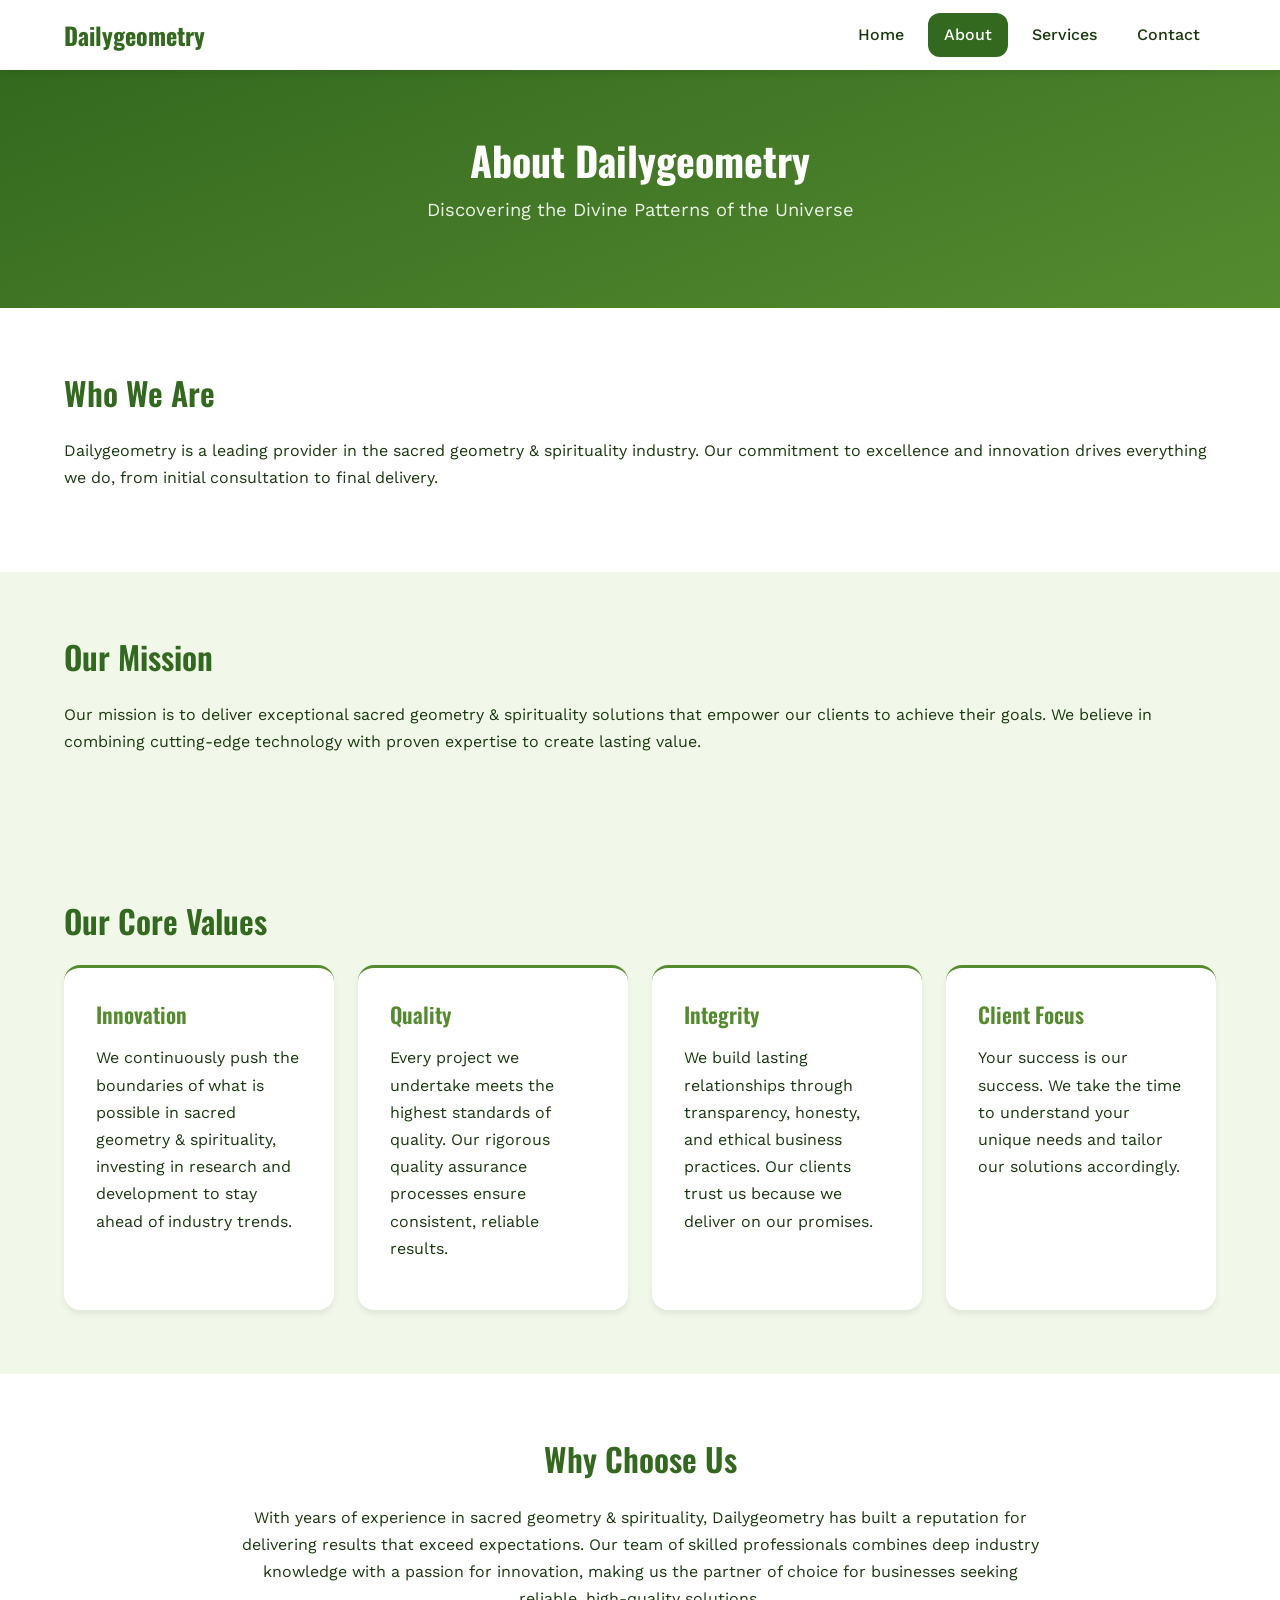
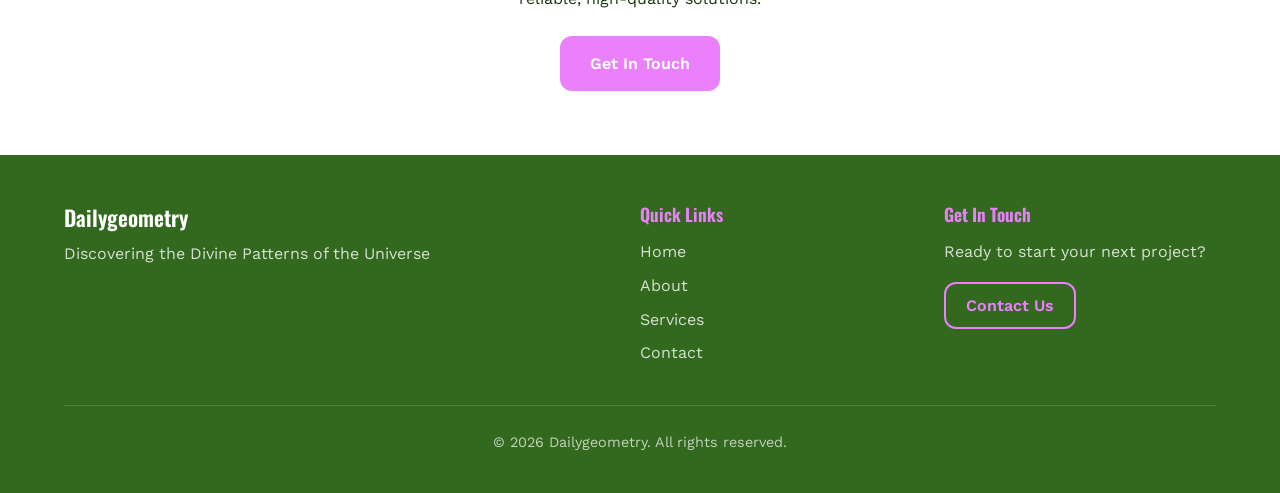
==== about.html @ 68f936dc "Initial commit: migrated from WebsitesMaster repository Co-Authored-By: Claude Sonnet 4.5 <noreply@a" ====
<!DOCTYPE html>
<html lang="en">
<head>
    <meta charset="UTF-8">
    <meta name="viewport" content="width=device-width, initial-scale=1.0">
    <meta name="description" content="Dailygeometry - Discovering the Divine Patterns of the Universe. Professional services and solutions for sacred geometry &amp; spirituality. Contact us today for...">
    <meta name="keywords" content="sacred geometry &amp; spirituality, dailygeometry, sacred, geometry, spirituality, professional services, quality, innovation">
    <meta property="og:title" content="Dailygeometry | Discovering the Divine Patterns of the Universe">
    <meta property="og:description" content="Dailygeometry - Discovering the Divine Patterns of the Universe. Professional services and solutions for sacred geometry &amp; spirituality. Contact us today for...">
    <meta property="og:type" content="website">
    <title>About Dailygeometry</title>
    <link rel="preconnect" href="https://fonts.googleapis.com">
    <link rel="preconnect" href="https://fonts.gstatic.com" crossorigin>
    <link href="https://fonts.googleapis.com/css2?family=Oswald:wght@300;400;500;600;700&family=Work+Sans:wght@300;400;500;600;700&display=swap" rel="stylesheet">
    <link rel="stylesheet" href="css/style.css">
</head>
<body>
    <header class="site-header">
        <nav class="navbar">
            <div class="nav-container">
                <a href="index.html" class="nav-logo">Dailygeometry</a>
                <button class="nav-toggle" aria-label="Toggle navigation" aria-expanded="false">
                    <span class="hamburger"></span>
                </button>
                <ul class="nav-menu">
            <li><a href="index.html">Home</a></li>
            <li><a href="about.html" class="active">About</a></li>
            <li><a href="services.html">Services</a></li>
            <li><a href="contact.html">Contact</a></li>
                </ul>
            </div>
        </nav>
    </header>

    <main>
        <section class="page-hero">
            <div class="container">
                <h1>About Dailygeometry</h1>
                <p class="page-hero-subtitle">Discovering the Divine Patterns of the Universe</p>
            </div>
        </section>

        <section class="about-intro">
            <div class="container">
                <h2>Who We Are</h2>
                <p>Dailygeometry is a leading provider in the sacred geometry &amp; spirituality industry. Our commitment to excellence and innovation drives everything we do, from initial consultation to final delivery.</p>
            </div>
        </section>

        <section class="about-mission">
            <div class="container">
                <h2>Our Mission</h2>
                <p>Our mission is to deliver exceptional sacred geometry &amp; spirituality solutions that empower our clients to achieve their goals. We believe in combining cutting-edge technology with proven expertise to create lasting value.</p>
            </div>
        </section>

        <section class="about-values">
            <div class="container">
                <h2>Our Core Values</h2>
                <div class="values-grid">
                <div class="value-card">
                    <h3>Innovation</h3>
                    <p>We continuously push the boundaries of what is possible in sacred geometry &amp; spirituality, investing in research and development to stay ahead of industry trends.</p>
                </div>
                <div class="value-card">
                    <h3>Quality</h3>
                    <p>Every project we undertake meets the highest standards of quality. Our rigorous quality assurance processes ensure consistent, reliable results.</p>
                </div>
                <div class="value-card">
                    <h3>Integrity</h3>
                    <p>We build lasting relationships through transparency, honesty, and ethical business practices. Our clients trust us because we deliver on our promises.</p>
                </div>
                <div class="value-card">
                    <h3>Client Focus</h3>
                    <p>Your success is our success. We take the time to understand your unique needs and tailor our solutions accordingly.</p>
                </div>
                </div>
            </div>
        </section>

        <section class="about-why">
            <div class="container">
                <h2>Why Choose Us</h2>
                <p>With years of experience in sacred geometry &amp; spirituality, Dailygeometry has built a reputation for delivering results that exceed expectations. Our team of skilled professionals combines deep industry knowledge with a passion for innovation, making us the partner of choice for businesses seeking reliable, high-quality solutions.</p>
                <a href="contact.html" class="btn btn-primary">Get In Touch</a>
            </div>
        </section>
    </main>

    <footer class="site-footer">
        <div class="footer-container">
            <div class="footer-content">
                <div class="footer-brand">
                    <h3>Dailygeometry</h3>
                    <p>Discovering the Divine Patterns of the Universe</p>
                </div>
                <div class="footer-links">
                    <h4>Quick Links</h4>
                    <ul>
                        <li><a href="index.html">Home</a></li>
                        <li><a href="about.html">About</a></li>
                        <li><a href="services.html">Services</a></li>
                        <li><a href="contact.html">Contact</a></li>
                    </ul>
                </div>
                <div class="footer-contact">
                    <h4>Get In Touch</h4>
                    <p>Ready to start your next project?</p>
                    <a href="contact.html" class="footer-cta">Contact Us</a>
                </div>
            </div>
            <div class="footer-bottom">
                <p>&copy; 2026 Dailygeometry. All rights reserved.</p>
            </div>
        </div>
    </footer>
    <script src="js/main.js"></script>
</body>
</html>
---- css/style.css ----
/* ============================================
   Site-specific styles
   Generated for: dailygeometry.com
   ============================================ */

/* CSS Custom Properties */
:root {
    --primary: #33691E;
    --secondary: #558B2F;
    --accent: #EA80FC;
    --background: #F1F8E9;
    --text: #1A3810;
    --font-heading: 'Oswald', sans-serif;
    --font-body: 'Work Sans', sans-serif;
    --radius: 12px;
    --card-radius: 16px;
    --shadow: 0 4px 6px rgba(0, 0, 0, 0.07);
    --shadow-lg: 0 10px 25px rgba(0, 0, 0, 0.1);
    --transition: all 0.3s ease;
    --max-width: 1200px;
}

/* Reset & Base */
*, *::before, *::after {
    margin: 0;
    padding: 0;
    box-sizing: border-box;
}

html {
    scroll-behavior: smooth;
    font-size: 16px;
}

body {
    font-family: var(--font-body);
    color: var(--text);
    background-color: var(--background);
    line-height: 1.7;
    -webkit-font-smoothing: antialiased;
}

h1, h2, h3, h4, h5, h6 {
    font-family: var(--font-heading);
    line-height: 1.3;
    margin-bottom: 0.75em;
    color: var(--primary);
}

h1 { font-size: 2.5rem; font-weight: 700; }
h2 { font-size: 2rem; font-weight: 600; }
h3 { font-size: 1.35rem; font-weight: 600; }
h4 { font-size: 1.1rem; font-weight: 600; }

p {
    margin-bottom: 1em;
    line-height: 1.7;
}

a {
    color: var(--primary);
    text-decoration: none;
    transition: var(--transition);
}

a:hover {
    color: var(--accent);
}

img {
    max-width: 100%;
    height: auto;
}

.container {
    max-width: var(--max-width);
    margin: 0 auto;
    padding: 0 1.5rem;
}

/* ============================================
   Navigation
   ============================================ */
.site-header {
    position: sticky;
    top: 0;
    z-index: 1000;
    background: #fff;
    box-shadow: var(--shadow);
}

.navbar {
    padding: 0;
}

.nav-container {
    max-width: var(--max-width);
    margin: 0 auto;
    padding: 0 1.5rem;
    display: flex;
    justify-content: space-between;
    align-items: center;
    height: 70px;
}

.nav-logo {
    font-family: var(--font-heading);
    font-size: 1.5rem;
    font-weight: 700;
    color: var(--primary);
    text-decoration: none;
}

.nav-logo:hover {
    color: var(--accent);
}

.nav-menu {
    display: flex;
    list-style: none;
    gap: 0.5rem;
}

.nav-menu li a {
    display: block;
    padding: 0.5rem 1rem;
    color: var(--text);
    font-weight: 500;
    border-radius: var(--radius);
    transition: var(--transition);
    text-decoration: none;
}

.nav-menu li a:hover,
.nav-menu li a.active {
    color: #fff;
    background-color: var(--primary);
}

.nav-toggle {
    display: none;
    background: none;
    border: none;
    cursor: pointer;
    padding: 0.5rem;
    z-index: 1001;
}

.hamburger {
    display: block;
    width: 24px;
    height: 2px;
    background-color: var(--text);
    position: relative;
    transition: var(--transition);
}

.hamburger::before,
.hamburger::after {
    content: '';
    position: absolute;
    width: 24px;
    height: 2px;
    background-color: var(--text);
    transition: var(--transition);
}

.hamburger::before {
    top: -7px;
}

.hamburger::after {
    top: 7px;
}

/* ============================================
   Hero Section
   ============================================ */
.hero {
    padding: 6rem 1.5rem;
    text-align: center;
    background: linear-gradient(135deg, #33691E 0%, #558B2F 50%, #EA80FC 100%);
    color: #fff;
    position: relative;
}

.hero-b2c {
    padding: 7rem 1.5rem;
}

.hero-content {
    max-width: 800px;
    margin: 0 auto;
}

.hero h1 {
    font-size: 2.75rem;
    margin-bottom: 1rem;
    color: #fff;
}

.hero-subtitle {
    font-size: 1.2rem;
    margin-bottom: 2rem;
    opacity: 0.95;
    line-height: 1.6;
}

.hero-actions {
    display: flex;
    gap: 1rem;
    justify-content: center;
    flex-wrap: wrap;
}

/* Page Hero (inner pages) */
.page-hero {
    padding: 4rem 1.5rem;
    text-align: center;
    background: linear-gradient(160deg, #33691E 0%, #558B2F 100%);
    color: #fff;
}

.page-hero h1 {
    color: #fff;
    margin-bottom: 0.5rem;
}

.page-hero-subtitle {
    font-size: 1.15rem;
    opacity: 0.9;
}

/* ============================================
   Buttons
   ============================================ */
.btn {
    display: inline-block;
    padding: 0.75rem 1.75rem;
    border-radius: var(--radius);
    font-family: var(--font-body);
    font-weight: 600;
    font-size: 1rem;
    text-decoration: none;
    cursor: pointer;
    transition: var(--transition);
    border: 2px solid transparent;
    text-align: center;
}

.btn-primary {
    background-color: var(--accent);
    color: #fff;
    border-color: var(--accent);
}

.btn-primary:hover {
    background-color: transparent;
    color: var(--accent);
    border-color: var(--accent);
}

.btn-secondary {
    background-color: transparent;
    color: #fff;
    border-color: #fff;
}

.btn-secondary:hover {
    background-color: #fff;
    color: var(--primary);
}

.btn-large {
    padding: 1rem 2.25rem;
    font-size: 1.05rem;
}

/* ============================================
   Sections
   ============================================ */
.intro-section,
.services-overview,
.cta-section,
.about-intro,
.about-mission,
.about-values,
.about-why,
.services-detail-section,
.process-section,
.contact-section {
    padding: 4rem 0;
}

.intro-section {
    background: #fff;
}

.services-overview {
    background: var(--background);
}

.cta-section {
    background: var(--primary);
    color: #fff;
    text-align: center;
}

.cta-section h2 {
    color: #fff;
}

.cta-section p {
    max-width: 600px;
    margin: 0 auto 1.5rem;
    opacity: 0.9;
}

.section-subtitle,
.section-intro {
    font-size: 1.1rem;
    color: var(--text);
    opacity: 0.85;
    max-width: 700px;
    margin: 0 auto 2rem;
    text-align: center;
}

.intro-text {
    font-size: 1.1rem;
    max-width: 800px;
    margin: 0 auto;
    text-align: center;
}

/* ============================================
   Services Grid / Cards
   ============================================ */
.services-grid {
    display: grid;
    grid-template-columns: repeat(auto-fit, minmax(260px, 1fr));
    gap: 1.5rem;
    margin-top: 1rem;
}

.service-card {
    background: #fff;
    padding: 2rem;
    border-radius: var(--card-radius);
    box-shadow: var(--shadow);
    transition: var(--transition);
    border-top: 4px solid var(--accent);
}

.service-card:hover {
    transform: translateY(-4px);
    box-shadow: var(--shadow-lg);
}

.service-card h3 {
    color: var(--primary);
    margin-bottom: 0.75rem;
}

.card-link {
    display: inline-block;
    margin-top: 1rem;
    color: var(--accent);
    font-weight: 600;
}

.card-link:hover {
    color: var(--primary);
}

/* Services Detail (services.html) */
.services-list {
    display: grid;
    gap: 2rem;
    margin-top: 1.5rem;
}

.service-detail {
    background: #fff;
    padding: 2rem;
    border-radius: var(--card-radius);
    box-shadow: var(--shadow);
    border-left: 4px solid var(--accent);
}

.service-detail h3 {
    color: var(--primary);
}

/* Process Steps */
.process-steps {
    display: grid;
    grid-template-columns: repeat(auto-fit, minmax(220px, 1fr));
    gap: 1.5rem;
    margin-top: 1.5rem;
}

.process-step {
    text-align: center;
    padding: 2rem 1.5rem;
    background: #fff;
    border-radius: var(--card-radius);
    box-shadow: var(--shadow);
}

.step-number {
    width: 48px;
    height: 48px;
    border-radius: 50%;
    background: var(--primary);
    color: #fff;
    display: flex;
    align-items: center;
    justify-content: center;
    font-family: var(--font-heading);
    font-weight: 700;
    font-size: 1.25rem;
    margin: 0 auto 1rem;
}

/* ============================================
   Values Grid (about.html)
   ============================================ */
.values-grid {
    display: grid;
    grid-template-columns: repeat(auto-fit, minmax(250px, 1fr));
    gap: 1.5rem;
    margin-top: 1rem;
}

.value-card {
    background: #fff;
    padding: 2rem;
    border-radius: var(--card-radius);
    box-shadow: var(--shadow);
    border-top: 3px solid var(--secondary);
}

.value-card h3 {
    color: var(--secondary);
}

/* About sections */
.about-intro,
.about-why {
    background: #fff;
}

.about-mission {
    background: var(--background);
}

.about-values {
    background: var(--background);
}

.about-why {
    text-align: center;
}

.about-why p {
    max-width: 800px;
    margin: 0 auto 1.5rem;
}

/* ============================================
   Contact Section
   ============================================ */
.contact-grid {
    display: grid;
    grid-template-columns: 1fr 1fr;
    gap: 3rem;
    align-items: start;
}

.contact-info h2 {
    margin-bottom: 1rem;
}

.contact-details {
    margin-top: 2rem;
}

.contact-item {
    margin-bottom: 1.5rem;
}

.contact-item h4 {
    color: var(--secondary);
    margin-bottom: 0.25rem;
}

.contact-form-wrapper {
    background: #fff;
    padding: 2.5rem;
    border-radius: var(--card-radius);
    box-shadow: var(--shadow-lg);
}

.contact-form-wrapper h2 {
    margin-bottom: 1.5rem;
}

.form-group {
    margin-bottom: 1.25rem;
}

.form-group label {
    display: block;
    margin-bottom: 0.4rem;
    font-weight: 600;
    color: var(--text);
    font-size: 0.95rem;
}

.required {
    color: #e74c3c;
}

.form-group input[type="text"],
.form-group input[type="email"],
.form-group input[type="tel"],
.form-group textarea {
    width: 100%;
    padding: 0.75rem 1rem;
    border: 2px solid #e0e0e0;
    border-radius: var(--radius);
    font-family: var(--font-body);
    font-size: 1rem;
    color: var(--text);
    transition: var(--transition);
    background: var(--background);
}

.form-group input:focus,
.form-group textarea:focus {
    outline: none;
    border-color: var(--primary);
    box-shadow: 0 0 0 3px rgba(0, 0, 0, 0.05);
}

.form-group input[type="file"] {
    font-family: var(--font-body);
    font-size: 0.95rem;
    padding: 0.5rem 0;
}

.btn-submit {
    width: 100%;
    border: 2px solid var(--accent);
}

/* ============================================
   Footer
   ============================================ */
.site-footer {
    background: var(--primary);
    color: #fff;
    padding: 3rem 0 0;
}

.footer-container {
    max-width: var(--max-width);
    margin: 0 auto;
    padding: 0 1.5rem;
}

.footer-content {
    display: grid;
    grid-template-columns: 2fr 1fr 1fr;
    gap: 2rem;
    padding-bottom: 2rem;
    border-bottom: 1px solid rgba(255, 255, 255, 0.15);
}

.footer-brand h3 {
    color: #fff;
    margin-bottom: 0.5rem;
}

.footer-brand p {
    opacity: 0.8;
}

.footer-links h4,
.footer-contact h4 {
    color: var(--accent);
    margin-bottom: 0.75rem;
}

.footer-links ul {
    list-style: none;
}

.footer-links ul li {
    margin-bottom: 0.4rem;
}

.footer-links ul li a {
    color: rgba(255, 255, 255, 0.8);
    text-decoration: none;
    transition: var(--transition);
}

.footer-links ul li a:hover {
    color: var(--accent);
}

.footer-contact p {
    opacity: 0.8;
    margin-bottom: 1rem;
}

.footer-cta {
    display: inline-block;
    padding: 0.5rem 1.25rem;
    border: 2px solid var(--accent);
    color: var(--accent);
    border-radius: var(--radius);
    font-weight: 600;
    transition: var(--transition);
    text-decoration: none;
}

.footer-cta:hover {
    background: var(--accent);
    color: #fff;
}

.footer-bottom {
    text-align: center;
    padding: 1.5rem 0;
    font-size: 0.9rem;
    opacity: 0.7;
}

/* ============================================
   Responsive Design
   ============================================ */
@media (max-width: 768px) {
    h1 { font-size: 2rem; }
    h2 { font-size: 1.5rem; }

    .nav-toggle {
        display: block;
    }

    .nav-menu {
        position: fixed;
        top: 0;
        right: -100%;
        width: 280px;
        height: 100vh;
        background: #fff;
        flex-direction: column;
        padding: 5rem 2rem 2rem;
        box-shadow: -5px 0 15px rgba(0, 0, 0, 0.1);
        transition: right 0.3s ease;
        z-index: 1000;
    }

    .nav-menu.active {
        right: 0;
    }

    .nav-menu li a {
        padding: 0.75rem 1rem;
        font-size: 1.1rem;
    }

    .hero {
        padding: 4rem 1.5rem;
    }

    .hero h1 {
        font-size: 2rem;
    }

    .hero-subtitle {
        font-size: 1rem;
    }

    .hero-actions {
        flex-direction: column;
        align-items: center;
    }

    .contact-grid {
        grid-template-columns: 1fr;
    }

    .footer-content {
        grid-template-columns: 1fr;
        text-align: center;
    }

    .page-hero {
        padding: 3rem 1.5rem;
    }

    .services-grid {
        grid-template-columns: 1fr;
    }

    .process-steps {
        grid-template-columns: 1fr;
    }

    .values-grid {
        grid-template-columns: 1fr;
    }

    /* Hamburger animation when active */
    .nav-toggle.active .hamburger {
        background-color: transparent;
    }

    .nav-toggle.active .hamburger::before {
        transform: rotate(45deg);
        top: 0;
    }

    .nav-toggle.active .hamburger::after {
        transform: rotate(-45deg);
        top: 0;
    }
}

@media (max-width: 480px) {
    h1 { font-size: 1.75rem; }
    h2 { font-size: 1.35rem; }

    .hero {
        padding: 3rem 1rem;
    }

    .btn {
        padding: 0.65rem 1.25rem;
        font-size: 0.95rem;
    }

    .contact-form-wrapper {
        padding: 1.5rem;
    }
}
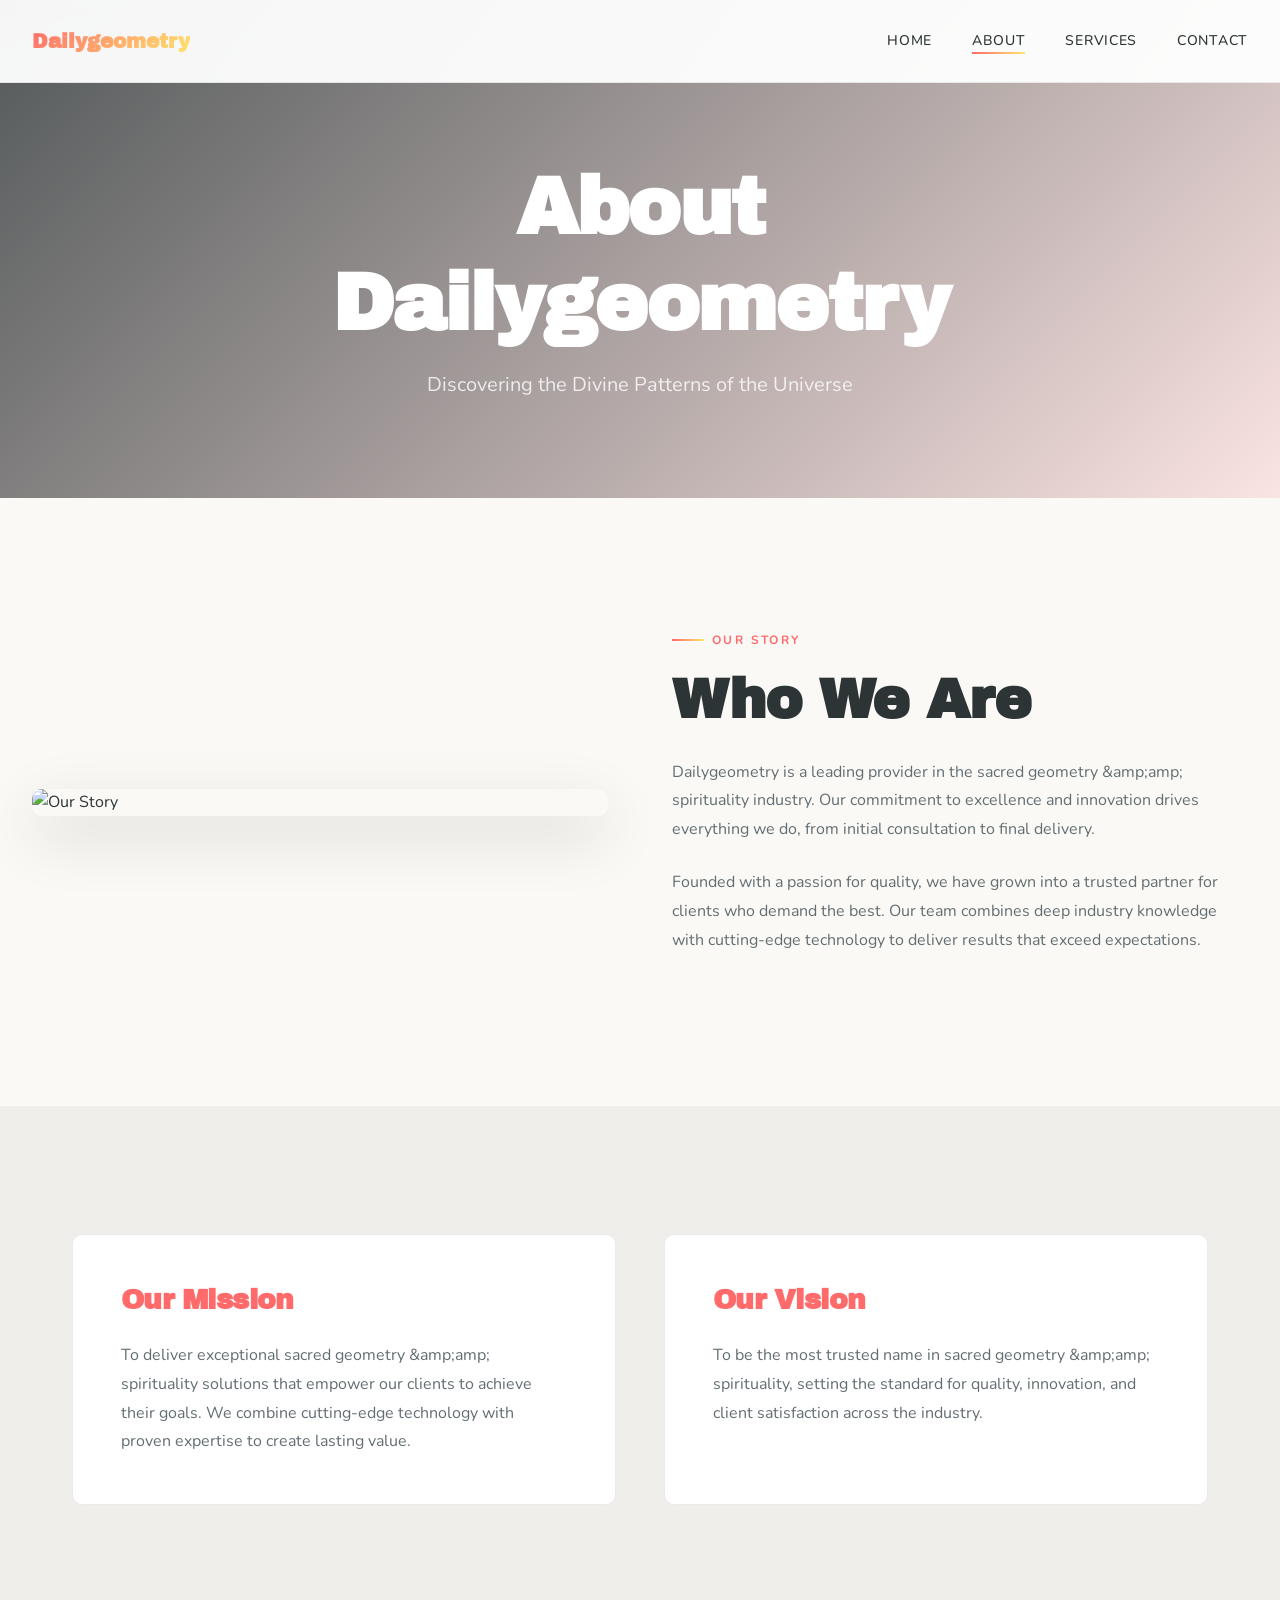
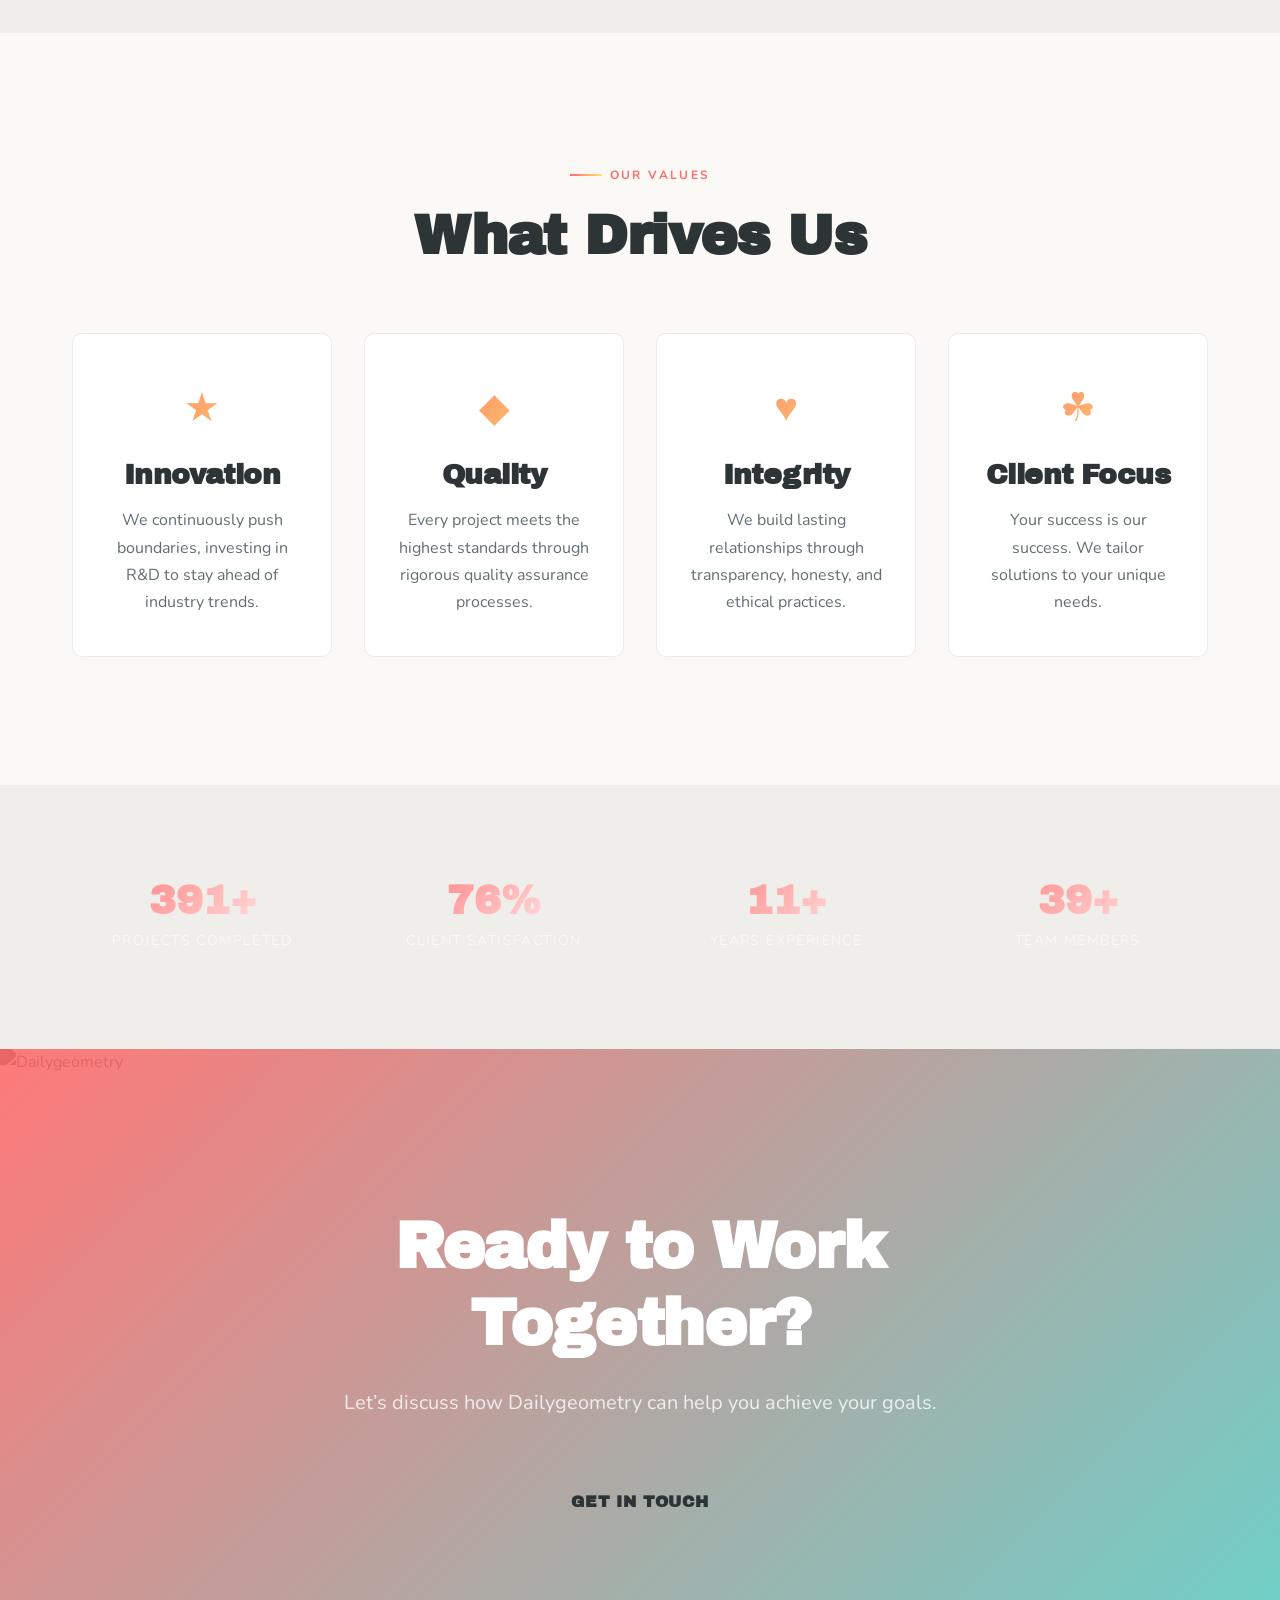
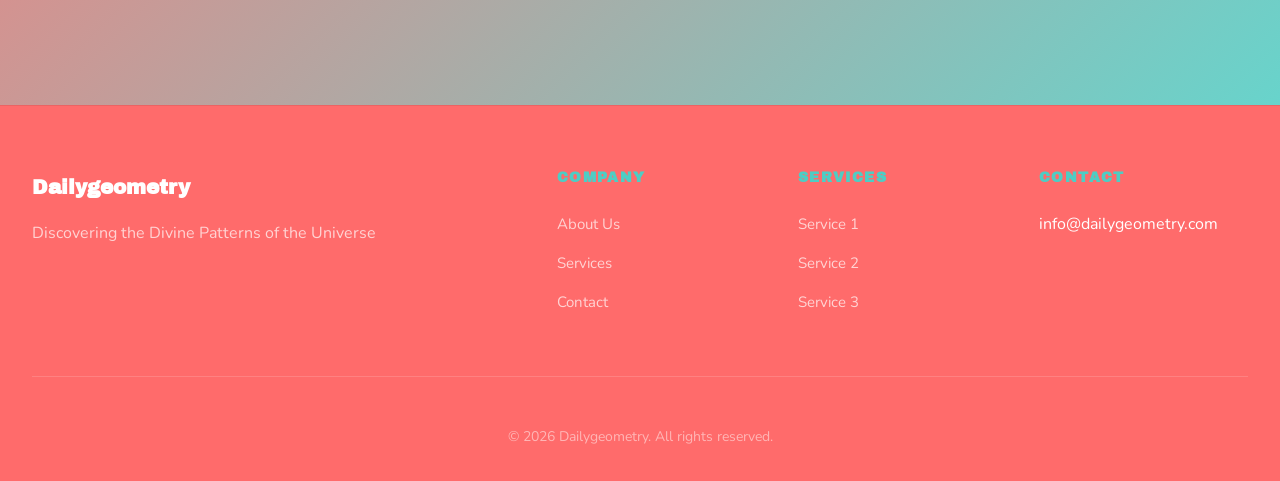
==== commit e9a2a40b: "Update 2026-02-13 16:20:06" ====
--- a/about.html
+++ b/about.html
@@ -3,30 +3,36 @@
 <head>
     <meta charset="UTF-8">
     <meta name="viewport" content="width=device-width, initial-scale=1.0">
-    <meta name="description" content="Dailygeometry - Discovering the Divine Patterns of the Universe. Professional services and solutions for sacred geometry &amp; spirituality. Contact us today for...">
-    <meta name="keywords" content="sacred geometry &amp; spirituality, dailygeometry, sacred, geometry, spirituality, professional services, quality, innovation">
+    <meta name="description" content="Learn about Dailygeometry - Discovering the Divine Patterns of the Universe">
+    <meta name="keywords" content="sacred geometry &amp;amp;amp; spirituality, dailygeometry, sacred, geometry, spirituality, professional services, quality, innovation">
     <meta property="og:title" content="Dailygeometry | Discovering the Divine Patterns of the Universe">
-    <meta property="og:description" content="Dailygeometry - Discovering the Divine Patterns of the Universe. Professional services and solutions for sacred geometry &amp; spirituality. Contact us today for...">
+    <meta property="og:description" content="Learn about Dailygeometry - Discovering the Divine Patterns of the Universe">
     <meta property="og:type" content="website">
+    <meta property="og:image" content="https://images.unsplash.com/photo-1701964619752-61d7dc87f29a?w=600&q=80">
     <title>About Dailygeometry</title>
     <link rel="preconnect" href="https://fonts.googleapis.com">
     <link rel="preconnect" href="https://fonts.gstatic.com" crossorigin>
-    <link href="https://fonts.googleapis.com/css2?family=Oswald:wght@300;400;500;600;700&family=Work+Sans:wght@300;400;500;600;700&display=swap" rel="stylesheet">
+    <link href="https://fonts.googleapis.com/css2?family=Archivo+Black&family=Nunito:wght@300;400;500;600;700;800;900&display=swap" rel="stylesheet">
     <link rel="stylesheet" href="css/style.css">
 </head>
 <body>
+
     <header class="site-header">
         <nav class="navbar">
             <div class="nav-container">
-                <a href="index.html" class="nav-logo">Dailygeometry</a>
+                <a href="index.html" class="nav-logo">
+                    <span class="logo-text">Dailygeometry</span>
+                </a>
                 <button class="nav-toggle" aria-label="Toggle navigation" aria-expanded="false">
+                    <span class="hamburger"></span>
+                    <span class="hamburger"></span>
                     <span class="hamburger"></span>
                 </button>
                 <ul class="nav-menu">
-            <li><a href="index.html">Home</a></li>
-            <li><a href="about.html" class="active">About</a></li>
-            <li><a href="services.html">Services</a></li>
-            <li><a href="contact.html">Contact</a></li>
+                    <li><a href="index.html" class="nav-link">Home</a></li>
+                    <li><a href="about.html" class="nav-link active">About</a></li>
+                    <li><a href="services.html" class="nav-link">Services</a></li>
+                    <li><a href="contact.html" class="nav-link">Contact</a></li>
                 </ul>
             </div>
         </nav>
@@ -34,79 +40,143 @@
 
     <main>
         <section class="page-hero">
-            <div class="container">
+            <div class="page-hero-bg">
+                <img src="https://images.unsplash.com/photo-1701964619752-61d7dc87f29a?w=600&q=80" alt="About Dailygeometry" loading="lazy">
+                <div class="page-hero-overlay"></div>
+            </div>
+            <div class="page-hero-content">
                 <h1>About Dailygeometry</h1>
                 <p class="page-hero-subtitle">Discovering the Divine Patterns of the Universe</p>
             </div>
         </section>
 
-        <section class="about-intro">
-            <div class="container">
-                <h2>Who We Are</h2>
-                <p>Dailygeometry is a leading provider in the sacred geometry &amp; spirituality industry. Our commitment to excellence and innovation drives everything we do, from initial consultation to final delivery.</p>
-            </div>
-        </section>
-
-        <section class="about-mission">
-            <div class="container">
-                <h2>Our Mission</h2>
-                <p>Our mission is to deliver exceptional sacred geometry &amp; spirituality solutions that empower our clients to achieve their goals. We believe in combining cutting-edge technology with proven expertise to create lasting value.</p>
-            </div>
-        </section>
-
-        <section class="about-values">
-            <div class="container">
-                <h2>Our Core Values</h2>
-                <div class="values-grid">
-                <div class="value-card">
-                    <h3>Innovation</h3>
-                    <p>We continuously push the boundaries of what is possible in sacred geometry &amp; spirituality, investing in research and development to stay ahead of industry trends.</p>
-                </div>
-                <div class="value-card">
-                    <h3>Quality</h3>
-                    <p>Every project we undertake meets the highest standards of quality. Our rigorous quality assurance processes ensure consistent, reliable results.</p>
-                </div>
-                <div class="value-card">
-                    <h3>Integrity</h3>
-                    <p>We build lasting relationships through transparency, honesty, and ethical business practices. Our clients trust us because we deliver on our promises.</p>
-                </div>
-                <div class="value-card">
-                    <h3>Client Focus</h3>
-                    <p>Your success is our success. We take the time to understand your unique needs and tailor our solutions accordingly.</p>
-                </div>
+        <section class="story-section">
+            <div class="container-wide">
+                <div class="story-grid">
+                    <div class="story-image animate-in">
+                        <img src="https://images.unsplash.com/photo-1702586364112-e7ae96a6eff8?w=600&q=80" alt="Our Story" loading="lazy">
+                    </div>
+                    <div class="story-content animate-in">
+                        <span class="section-label">OUR STORY</span>
+                        <h2>Who We Are</h2>
+                        <p>Dailygeometry is a leading provider in the sacred geometry &amp;amp;amp; spirituality industry. Our commitment to excellence and innovation drives everything we do, from initial consultation to final delivery.</p>
+                        <p>Founded with a passion for quality, we have grown into a trusted partner for clients who demand the best. Our team combines deep industry knowledge with cutting-edge technology to deliver results that exceed expectations.</p>
+                    </div>
                 </div>
             </div>
         </section>
 
-        <section class="about-why">
+        <section class="mission-section">
             <div class="container">
-                <h2>Why Choose Us</h2>
-                <p>With years of experience in sacred geometry &amp; spirituality, Dailygeometry has built a reputation for delivering results that exceed expectations. Our team of skilled professionals combines deep industry knowledge with a passion for innovation, making us the partner of choice for businesses seeking reliable, high-quality solutions.</p>
-                <a href="contact.html" class="btn btn-primary">Get In Touch</a>
+                <div class="mission-grid">
+                    <div class="mission-card animate-in">
+                        <h3>Our Mission</h3>
+                        <p>To deliver exceptional sacred geometry &amp;amp;amp; spirituality solutions that empower our clients to achieve their goals. We combine cutting-edge technology with proven expertise to create lasting value.</p>
+                    </div>
+                    <div class="mission-card animate-in">
+                        <h3>Our Vision</h3>
+                        <p>To be the most trusted name in sacred geometry &amp;amp;amp; spirituality, setting the standard for quality, innovation, and client satisfaction across the industry.</p>
+                    </div>
+                </div>
+            </div>
+        </section>
+
+        <section class="values-section">
+            <div class="container">
+                <div class="section-header center">
+                    <span class="section-label">OUR VALUES</span>
+                    <h2>What Drives Us</h2>
+                </div>
+                <div class="values-grid">
+                    <div class="value-card animate-in">
+                        <div class="value-icon">&#9733;</div>
+                        <h3>Innovation</h3>
+                        <p>We continuously push boundaries, investing in R&amp;D to stay ahead of industry trends.</p>
+                    </div>
+                    <div class="value-card animate-in">
+                        <div class="value-icon">&#9670;</div>
+                        <h3>Quality</h3>
+                        <p>Every project meets the highest standards through rigorous quality assurance processes.</p>
+                    </div>
+                    <div class="value-card animate-in">
+                        <div class="value-icon">&#9829;</div>
+                        <h3>Integrity</h3>
+                        <p>We build lasting relationships through transparency, honesty, and ethical practices.</p>
+                    </div>
+                    <div class="value-card animate-in">
+                        <div class="value-icon">&#9752;</div>
+                        <h3>Client Focus</h3>
+                        <p>Your success is our success. We tailor solutions to your unique needs.</p>
+                    </div>
+                </div>
+            </div>
+        </section>
+
+        <section class="stats-section">
+            <div class="container">
+                <div class="stats-bar">
+                    <div class="stat-item animate-in">
+                        <div class="stat-number" data-count="500">500+</div>
+                        <div class="stat-label">Projects Completed</div>
+                    </div>
+                    <div class="stat-item animate-in">
+                        <div class="stat-number" data-count="98">98%</div>
+                        <div class="stat-label">Client Satisfaction</div>
+                    </div>
+                    <div class="stat-item animate-in">
+                        <div class="stat-number" data-count="15">15+</div>
+                        <div class="stat-label">Years Experience</div>
+                    </div>
+                    <div class="stat-item animate-in">
+                        <div class="stat-number" data-count="50">50+</div>
+                        <div class="stat-label">Team Members</div>
+                    </div>
+                </div>
+            </div>
+        </section>
+
+        <section class="cta-section">
+            <div class="cta-content">
+                <h2>Ready to Work Together?</h2>
+                <p>Let&rsquo;s discuss how Dailygeometry can help you achieve your goals.</p>
+                <a href="contact.html" class="btn btn-large">Get In Touch</a>
+            </div>
+            <div class="cta-background">
+                <img src="https://images.unsplash.com/photo-1702634387572-9ae087ab828d?w=600&q=80" alt="Dailygeometry" loading="lazy">
             </div>
         </section>
     </main>
 
     <footer class="site-footer">
         <div class="footer-container">
-            <div class="footer-content">
+            <div class="footer-main">
                 <div class="footer-brand">
-                    <h3>Dailygeometry</h3>
+                    <div class="footer-logo">Dailygeometry</div>
                     <p>Discovering the Divine Patterns of the Universe</p>
                 </div>
                 <div class="footer-links">
-                    <h4>Quick Links</h4>
-                    <ul>
-                        <li><a href="index.html">Home</a></li>
-                        <li><a href="about.html">About</a></li>
-                        <li><a href="services.html">Services</a></li>
-                        <li><a href="contact.html">Contact</a></li>
-                    </ul>
-                </div>
-                <div class="footer-contact">
-                    <h4>Get In Touch</h4>
-                    <p>Ready to start your next project?</p>
-                    <a href="contact.html" class="footer-cta">Contact Us</a>
+                    <div class="footer-column">
+                        <h4>Company</h4>
+                        <ul>
+                            <li><a href="about.html">About Us</a></li>
+                            <li><a href="services.html">Services</a></li>
+                            <li><a href="contact.html">Contact</a></li>
+                        </ul>
+                    </div>
+                    <div class="footer-column">
+                        <h4>Services</h4>
+                        <ul>
+                            <li><a href="services.html">Service 1</a></li>
+                            <li><a href="services.html">Service 2</a></li>
+                            <li><a href="services.html">Service 3</a></li>
+                        </ul>
+                    </div>
+                    <div class="footer-column">
+                        <h4>Contact</h4>
+                        <ul>
+                            <li>info@dailygeometry.com</li>
+                        </ul>
+                    </div>
                 </div>
             </div>
             <div class="footer-bottom">
@@ -114,6 +184,7 @@
             </div>
         </div>
     </footer>
+
     <script src="js/main.js"></script>
 </body>
 </html>
--- a/css/style.css
+++ b/css/style.css
@@ -1,750 +1,597 @@
 /* ============================================
-   Site-specific styles
-   Generated for: dailygeometry.com
+   dailygeometry.com - Creative/Artsy Design
+   Premium Generated Stylesheet
    ============================================ */
 
-/* CSS Custom Properties */
 :root {
-    --primary: #33691E;
-    --secondary: #558B2F;
-    --accent: #EA80FC;
-    --background: #F1F8E9;
-    --text: #1A3810;
-    --font-heading: 'Oswald', sans-serif;
-    --font-body: 'Work Sans', sans-serif;
-    --radius: 12px;
-    --card-radius: 16px;
-    --shadow: 0 4px 6px rgba(0, 0, 0, 0.07);
-    --shadow-lg: 0 10px 25px rgba(0, 0, 0, 0.1);
-    --transition: all 0.3s ease;
-    --max-width: 1200px;
-}
-
-/* Reset & Base */
-*, *::before, *::after {
-    margin: 0;
-    padding: 0;
-    box-sizing: border-box;
-}
-
-html {
-    scroll-behavior: smooth;
-    font-size: 16px;
-}
+    --primary: #ff6b6b;
+    --primary-dark: #e05555;
+    --secondary: #4ecdc4;
+    --accent: #ffe66d;
+    --bg-dark: #faf9f6;
+    --bg-darker: #f0eeeb;
+    --bg-card: #ffffff;
+    --text: #2d3436;
+    --text-dim: #636e72;
+    --border: rgba(0,0,0,0.08);
+    --font-heading: 'Archivo Black', sans-serif;
+    --font-body: 'Nunito', sans-serif;
+    --radius: 10px;
+    --transition: all 0.4s cubic-bezier(0.4,0,0.2,1);
+    --transition-fast: all 0.2s ease;
+}
+
+
+
+*,*::before,*::after { margin:0;padding:0;box-sizing:border-box; }
+html { scroll-behavior:smooth;font-size:16px; }
 
 body {
     font-family: var(--font-body);
     color: var(--text);
-    background-color: var(--background);
+    background-color: var(--bg-dark);
     line-height: 1.7;
     -webkit-font-smoothing: antialiased;
-}
-
-h1, h2, h3, h4, h5, h6 {
+    overflow-x: hidden;
+    position: relative;
+}
+
+h1,h2,h3,h4,h5,h6 {
     font-family: var(--font-heading);
-    line-height: 1.3;
-    margin-bottom: 0.75em;
-    color: var(--primary);
-}
-
-h1 { font-size: 2.5rem; font-weight: 700; }
-h2 { font-size: 2rem; font-weight: 600; }
-h3 { font-size: 1.35rem; font-weight: 600; }
-h4 { font-size: 1.1rem; font-weight: 600; }
-
-p {
-    margin-bottom: 1em;
-    line-height: 1.7;
-}
-
-a {
-    color: var(--primary);
-    text-decoration: none;
-    transition: var(--transition);
-}
-
-a:hover {
-    color: var(--accent);
-}
-
-img {
-    max-width: 100%;
-    height: auto;
-}
-
-.container {
-    max-width: var(--max-width);
-    margin: 0 auto;
-    padding: 0 1.5rem;
-}
-
-/* ============================================
-   Navigation
-   ============================================ */
+    line-height: 1.2;
+    font-weight: 700;
+    color: var(--text);
+    letter-spacing: -0.02em;
+}
+h1 { font-size: clamp(2.5rem,8vw,5rem); }
+h2 { font-size: clamp(2rem,5vw,3.5rem); }
+h3 { font-size: clamp(1.25rem,3vw,1.75rem); }
+a { text-decoration:none;color:inherit; }
+img { max-width:100%;display:block; }
+
+/* Layout */
+.container { max-width:1200px;margin:0 auto;padding:0 2rem; }
+.container-wide { max-width:1400px;margin:0 auto;padding:0 2rem; }
+section { padding:8rem 0; }
+.section-header { margin-bottom:4rem; }
+.section-header.center { text-align:center; }
+
+.section-label {
+    display:inline-block;
+    font-size:0.75rem;font-weight:700;
+    text-transform:uppercase;letter-spacing:0.2em;
+    color:var(--primary);margin-bottom:1rem;
+    position:relative;padding-left:2.5rem;
+}
+.section-label::before {
+    content:'';position:absolute;left:0;top:50%;
+    transform:translateY(-50%);width:2rem;height:2px;
+    background:linear-gradient(90deg,var(--primary),var(--accent));
+}
+
+/* Header */
 .site-header {
-    position: sticky;
-    top: 0;
-    z-index: 1000;
-    background: #fff;
-    box-shadow: var(--shadow);
-}
-
-.navbar {
-    padding: 0;
-}
-
+    position:fixed;top:0;left:0;right:0;z-index:1000;
+    background:rgba(255,255,255,0.95);
+    backdrop-filter:blur(20px);
+    border-bottom:1px solid var(--border);
+    transition: box-shadow 0.3s ease;
+}
+.site-header.scrolled { box-shadow:0 4px 30px rgba(0,0,0,0.15); }
+.navbar { padding:1.5rem 0; }
 .nav-container {
-    max-width: var(--max-width);
-    margin: 0 auto;
-    padding: 0 1.5rem;
-    display: flex;
-    justify-content: space-between;
-    align-items: center;
-    height: 70px;
-}
-
+    max-width:1400px;margin:0 auto;padding:0 2rem;
+    display:flex;justify-content:space-between;align-items:center;
+}
 .nav-logo {
-    font-family: var(--font-heading);
-    font-size: 1.5rem;
-    font-weight: 700;
-    color: var(--primary);
-    text-decoration: none;
-}
-
-.nav-logo:hover {
-    color: var(--accent);
-}
-
-.nav-menu {
-    display: flex;
-    list-style: none;
-    gap: 0.5rem;
-}
-
-.nav-menu li a {
-    display: block;
-    padding: 0.5rem 1rem;
-    color: var(--text);
-    font-weight: 500;
-    border-radius: var(--radius);
-    transition: var(--transition);
-    text-decoration: none;
-}
-
-.nav-menu li a:hover,
-.nav-menu li a.active {
-    color: #fff;
-    background-color: var(--primary);
-}
+    font-family:var(--font-heading);font-size:1.25rem;font-weight:700;
+    display:flex;align-items:center;gap:0.35rem;
+    transition:var(--transition-fast);
+}
+.nav-logo:hover { transform:translateY(-2px); }
+.logo-bracket { color:var(--primary);font-size:1.5rem; }
+.logo-text {
+    background:linear-gradient(135deg,var(--primary),var(--accent));
+    -webkit-background-clip:text;-webkit-text-fill-color:transparent;
+    background-clip:text;
+}
+.logo-emoji { font-size:1.5rem;line-height:1; }
+.nav-menu { display:flex;gap:2.5rem;list-style:none; }
+.nav-link {
+    position:relative;font-weight:500;text-transform:uppercase;
+    font-size:0.875rem;letter-spacing:0.05em;
+    transition:var(--transition-fast);
+}
+.nav-link::after {
+    content:'';position:absolute;bottom:-4px;left:0;width:0;height:2px;
+    background:linear-gradient(90deg,var(--primary),var(--accent));
+    transition:var(--transition);
+}
+.nav-link:hover::after,.nav-link.active::after { width:100%; }
+.nav-link:hover { color:var(--primary); }
 
 .nav-toggle {
-    display: none;
-    background: none;
-    border: none;
-    cursor: pointer;
-    padding: 0.5rem;
-    z-index: 1001;
-}
-
+    display:none;flex-direction:column;gap:5px;
+    background:none;border:none;cursor:pointer;padding:0.5rem;
+}
 .hamburger {
-    display: block;
-    width: 24px;
-    height: 2px;
-    background-color: var(--text);
-    position: relative;
-    transition: var(--transition);
-}
-
-.hamburger::before,
-.hamburger::after {
-    content: '';
-    position: absolute;
-    width: 24px;
-    height: 2px;
-    background-color: var(--text);
-    transition: var(--transition);
-}
-
-.hamburger::before {
-    top: -7px;
-}
-
-.hamburger::after {
-    top: 7px;
-}
-
-/* ============================================
-   Hero Section
-   ============================================ */
+    width:25px;height:2px;background:var(--primary);
+    transition:var(--transition);display:block;
+    position:relative;
+}
+.hamburger::before,.hamburger::after {
+    content:'';position:absolute;width:25px;height:2px;
+    background:var(--primary);transition:var(--transition);
+}
+.hamburger::before { top:-7px; }
+.hamburger::after { top:7px; }
+.nav-toggle.active .hamburger { background:transparent; }
+.nav-toggle.active .hamburger::before { transform:rotate(45deg);top:0; }
+.nav-toggle.active .hamburger::after { transform:rotate(-45deg);top:0; }
+
+/* Hero */
 .hero {
-    padding: 6rem 1.5rem;
-    text-align: center;
-    background: linear-gradient(135deg, #33691E 0%, #558B2F 50%, #EA80FC 100%);
-    color: #fff;
-    position: relative;
-}
-
-.hero-b2c {
-    padding: 7rem 1.5rem;
-}
-
+    position:relative;min-height:100vh;
+    display:flex;align-items:center;justify-content:center;
+    overflow:hidden;padding-top:80px;
+}
+.hero-background {
+    position:absolute;top:0;left:0;width:100%;height:100%;z-index:0;
+}
+.hero-background img {
+    width:100%;height:100%;object-fit:cover;filter:brightness(0.35);
+}
+.hero-overlay {
+    position:absolute;top:0;left:0;width:100%;height:100%;
+    background:linear-gradient(135deg, rgba(45,52,54,0.82), rgba(255,107,107,0.15));
+}
 .hero-content {
-    max-width: 800px;
-    margin: 0 auto;
-}
-
-.hero h1 {
-    font-size: 2.75rem;
-    margin-bottom: 1rem;
-    color: #fff;
-}
-
+    position:relative;z-index:2;max-width:1400px;
+    margin:0 auto;padding:0 2rem;text-align:center;
+}
+.hero-badge {
+    display:inline-block;padding:0.5rem 1.5rem;
+    border:1px solid var(--primary);border-radius:50px;
+    font-size:0.75rem;font-weight:600;letter-spacing:0.15em;
+    text-transform:uppercase;color:var(--primary);
+    margin-bottom:2rem;animation:fadeInDown 0.8s ease-out;
+}
+.hero-title { margin-bottom:1.5rem;color:#fff;animation:fadeInUp 0.8s ease-out 0.2s both; }
+.title-line { display:block;line-height:1; }
+.title-line.highlight {
+    background:linear-gradient(135deg,var(--primary),var(--accent));
+    -webkit-background-clip:text;-webkit-text-fill-color:transparent;
+    background-clip:text;
+}
 .hero-subtitle {
-    font-size: 1.2rem;
-    margin-bottom: 2rem;
-    opacity: 0.95;
-    line-height: 1.6;
-}
-
+    font-size:clamp(1.125rem,2vw,1.5rem);
+    max-width:700px;margin:0 auto 3rem;color:rgba(255,255,255,0.8);
+    animation:fadeInUp 0.8s ease-out 0.4s both;
+}
 .hero-actions {
-    display: flex;
-    gap: 1rem;
-    justify-content: center;
-    flex-wrap: wrap;
-}
-
-/* Page Hero (inner pages) */
+    display:flex;gap:1.5rem;justify-content:center;flex-wrap:wrap;
+    animation:fadeInUp 0.8s ease-out 0.6s both;
+}
+.hero-stats {
+    display:flex;gap:4rem;justify-content:center;margin-top:4rem;
+    animation:fadeInUp 0.8s ease-out 0.8s both;
+}
+.stat-item { text-align:center; }
+.stat-number {
+    font-family:var(--font-heading);font-size:2.5rem;font-weight:900;
+    background:linear-gradient(135deg,var(--primary),#fff);
+    -webkit-background-clip:text;-webkit-text-fill-color:transparent;
+    background-clip:text;line-height:1;margin-bottom:0.5rem;
+}
+.stat-label {
+    font-size:0.875rem;text-transform:uppercase;
+    letter-spacing:0.1em;color:rgba(255,255,255,0.6);
+}
+.scroll-indicator {
+    position:absolute;bottom:3rem;left:50%;transform:translateX(-50%);
+    display:flex;flex-direction:column;align-items:center;gap:0.5rem;
+    font-size:0.75rem;letter-spacing:0.15em;color:rgba(255,255,255,0.5);
+    animation:fadeInUp 0.8s ease-out 1s both;
+}
+.scroll-line {
+    width:1px;height:40px;
+    background:linear-gradient(180deg,transparent,var(--primary));
+    animation:scrollLine 2s ease-in-out infinite;
+}
+
+/* Buttons */
+.btn {
+    display:inline-block;padding:1rem 2.5rem;
+    font-family:var(--font-heading);font-weight:600;font-size:0.875rem;
+    text-transform:uppercase;letter-spacing:0.05em;
+    border-radius:var(--radius);transition:var(--transition);
+    cursor:pointer;position:relative;overflow:hidden;border:none;
+}
+.btn::before {
+    content:'';position:absolute;top:0;left:-100%;width:100%;height:100%;
+    background:linear-gradient(90deg,transparent,rgba(255,255,255,0.2),transparent);
+    transition:left 0.5s;
+}
+.btn:hover::before { left:100%; }
+.btn-primary {
+    background:linear-gradient(135deg,var(--primary),var(--accent));
+    color:#fff;
+}
+.btn-primary:hover {
+    transform:translateY(-2px);
+    box-shadow:0 10px 30px rgba(255,107,107,0.3);
+}
+.btn-secondary {
+    background:transparent;border:2px solid var(--primary);color:var(--primary);
+}
+.btn-secondary:hover {
+    background:var(--primary);color:#faf9f6;transform:translateY(-2px);
+}
+.btn-outline {
+    background:transparent;border:2px solid var(--text);color:var(--text);
+    padding:0.875rem 2rem;
+}
+.btn-outline:hover { background:var(--text);color:var(--bg-dark); }
+.btn-large { padding:1.25rem 3rem;font-size:1rem; }
+.btn-submit { width:100%;text-align:center; }
+
+/* Process Section */
+.process-section { background:#f0eeeb; }
+.process-grid {
+    display:grid;grid-template-columns:repeat(auto-fit,minmax(300px,1fr));gap:3rem;
+}
+.process-card {
+    position:relative;background:#ffffff;
+    border:1px solid var(--border);border-radius:var(--radius);
+    padding:2rem;transition:var(--transition);
+}
+.process-card:hover {
+    transform:translateY(-10px);border-color:var(--primary);
+    box-shadow:0 20px 40px rgba(255,107,107,0.1);
+}
+.card-number {
+    font-family:var(--font-heading);font-size:4rem;font-weight:900;
+    line-height:1;
+    background:linear-gradient(135deg,var(--primary),var(--accent));
+    -webkit-background-clip:text;-webkit-text-fill-color:transparent;
+    background-clip:text;opacity:0.15;position:absolute;top:1rem;right:1.5rem;
+}
+.card-image {
+    width:100%;height:200px;border-radius:calc(var(--radius) - 4px);
+    overflow:hidden;margin-bottom:1.5rem;
+}
+.card-image img {
+    width:100%;height:100%;object-fit:cover;transition:var(--transition);
+}
+.process-card:hover .card-image img { transform:scale(1.1); }
+.process-card h3 { margin-bottom:1rem; }
+.process-card p { color:var(--text-dim);line-height:1.7; }
+
+/* Materials Section */
+.materials-section {
+    background:#faf9f6;
+}
+.materials-content {
+    display:grid;grid-template-columns:1fr 1fr;gap:4rem;align-items:center;
+}
+.materials-info h2 { margin-bottom:1.5rem; }
+.materials-info p { color:var(--text-dim);margin-bottom:2rem;line-height:1.8; }
+.materials-list { list-style:none;margin-bottom:2.5rem; }
+.materials-list li {
+    padding:0.75rem 0;font-size:1.125rem;
+    display:flex;align-items:center;gap:1rem;
+    border-bottom:1px solid var(--border);
+}
+.material-icon { color:var(--primary);font-size:0.5rem; }
+.materials-visual { position:relative; }
+.materials-visual img {
+    width:100%;border-radius:var(--radius);
+    box-shadow:0 20px 60px rgba(0,0,0,0.3);
+}
+.visual-accent {
+    position:absolute;top:-2rem;right:-2rem;width:200px;height:200px;
+    background:linear-gradient(135deg,var(--primary),var(--accent));
+    opacity:0.1;border-radius:50%;filter:blur(60px);z-index:-1;
+}
+
+/* Industries Section */
+.industries-grid {
+    display:grid;grid-template-columns:repeat(auto-fit,minmax(250px,1fr));gap:2rem;
+}
+.industry-card {
+    background:#ffffff;border:1px solid var(--border);
+    border-radius:var(--radius);padding:2.5rem 2rem;text-align:center;
+    transition:var(--transition);
+}
+.industry-card:hover {
+    transform:translateY(-5px);border-color:var(--primary);
+}
+.industry-icon {
+    font-size:3rem;margin-bottom:1.5rem;display:inline-block;
+    background:linear-gradient(135deg,var(--primary),var(--accent));
+    -webkit-background-clip:text;-webkit-text-fill-color:transparent;
+    background-clip:text;
+}
+.industry-card h3 { margin-bottom:1rem;font-size:1.5rem; }
+.industry-card p { color:var(--text-dim);line-height:1.7; }
+
+/* CTA Section */
+.cta-section { position:relative;padding:10rem 0;overflow:hidden; }
+.cta-background {
+    position:absolute;top:0;left:0;width:100%;height:100%;z-index:0;
+}
+.cta-background img {
+    width:100%;height:100%;object-fit:cover;filter:brightness(0.2);
+}
+.cta-background::after {
+    content:'';position:absolute;top:0;left:0;width:100%;height:100%;
+    background:linear-gradient(135deg, rgba(255,107,107,0.9), rgba(78,205,196,0.85));
+}
+.cta-content {
+    position:relative;z-index:2;text-align:center;max-width:800px;margin:0 auto;
+}
+.cta-content h2 {
+    font-size:clamp(2.5rem,5vw,4rem);margin-bottom:1.5rem;color:#fff;
+}
+.cta-content p { font-size:1.25rem;color:rgba(255,255,255,0.8);margin-bottom:3rem; }
+
+/* Page Hero (secondary pages) */
 .page-hero {
-    padding: 4rem 1.5rem;
-    text-align: center;
-    background: linear-gradient(160deg, #33691E 0%, #558B2F 100%);
-    color: #fff;
-}
-
-.page-hero h1 {
-    color: #fff;
-    margin-bottom: 0.5rem;
-}
-
-.page-hero-subtitle {
-    font-size: 1.15rem;
-    opacity: 0.9;
-}
-
-/* ============================================
-   Buttons
-   ============================================ */
-.btn {
-    display: inline-block;
-    padding: 0.75rem 1.75rem;
-    border-radius: var(--radius);
-    font-family: var(--font-body);
-    font-weight: 600;
-    font-size: 1rem;
-    text-decoration: none;
-    cursor: pointer;
-    transition: var(--transition);
-    border: 2px solid transparent;
-    text-align: center;
-}
-
-.btn-primary {
-    background-color: var(--accent);
-    color: #fff;
-    border-color: var(--accent);
-}
-
-.btn-primary:hover {
-    background-color: transparent;
-    color: var(--accent);
-    border-color: var(--accent);
-}
-
-.btn-secondary {
-    background-color: transparent;
-    color: #fff;
-    border-color: #fff;
-}
-
-.btn-secondary:hover {
-    background-color: #fff;
-    color: var(--primary);
-}
-
-.btn-large {
-    padding: 1rem 2.25rem;
-    font-size: 1.05rem;
-}
-
-/* ============================================
-   Sections
-   ============================================ */
-.intro-section,
-.services-overview,
-.cta-section,
-.about-intro,
-.about-mission,
-.about-values,
-.about-why,
-.services-detail-section,
-.process-section,
-.contact-section {
-    padding: 4rem 0;
-}
-
-.intro-section {
-    background: #fff;
-}
-
-.services-overview {
-    background: var(--background);
-}
-
-.cta-section {
-    background: var(--primary);
-    color: #fff;
-    text-align: center;
-}
-
-.cta-section h2 {
-    color: #fff;
-}
-
-.cta-section p {
-    max-width: 600px;
-    margin: 0 auto 1.5rem;
-    opacity: 0.9;
-}
-
-.section-subtitle,
-.section-intro {
-    font-size: 1.1rem;
-    color: var(--text);
-    opacity: 0.85;
-    max-width: 700px;
-    margin: 0 auto 2rem;
-    text-align: center;
-}
-
-.intro-text {
-    font-size: 1.1rem;
-    max-width: 800px;
-    margin: 0 auto;
-    text-align: center;
-}
-
-/* ============================================
-   Services Grid / Cards
-   ============================================ */
-.services-grid {
-    display: grid;
-    grid-template-columns: repeat(auto-fit, minmax(260px, 1fr));
-    gap: 1.5rem;
-    margin-top: 1rem;
-}
-
-.service-card {
-    background: #fff;
-    padding: 2rem;
-    border-radius: var(--card-radius);
-    box-shadow: var(--shadow);
-    transition: var(--transition);
-    border-top: 4px solid var(--accent);
-}
-
-.service-card:hover {
-    transform: translateY(-4px);
-    box-shadow: var(--shadow-lg);
-}
-
-.service-card h3 {
-    color: var(--primary);
-    margin-bottom: 0.75rem;
-}
-
-.card-link {
-    display: inline-block;
-    margin-top: 1rem;
-    color: var(--accent);
-    font-weight: 600;
-}
-
-.card-link:hover {
-    color: var(--primary);
-}
-
-/* Services Detail (services.html) */
-.services-list {
-    display: grid;
-    gap: 2rem;
-    margin-top: 1.5rem;
-}
-
-.service-detail {
-    background: #fff;
-    padding: 2rem;
-    border-radius: var(--card-radius);
-    box-shadow: var(--shadow);
-    border-left: 4px solid var(--accent);
-}
-
-.service-detail h3 {
-    color: var(--primary);
-}
-
-/* Process Steps */
-.process-steps {
-    display: grid;
-    grid-template-columns: repeat(auto-fit, minmax(220px, 1fr));
-    gap: 1.5rem;
-    margin-top: 1.5rem;
-}
-
-.process-step {
-    text-align: center;
-    padding: 2rem 1.5rem;
-    background: #fff;
-    border-radius: var(--card-radius);
-    box-shadow: var(--shadow);
-}
-
-.step-number {
-    width: 48px;
-    height: 48px;
-    border-radius: 50%;
-    background: var(--primary);
-    color: #fff;
-    display: flex;
-    align-items: center;
-    justify-content: center;
-    font-family: var(--font-heading);
-    font-weight: 700;
-    font-size: 1.25rem;
-    margin: 0 auto 1rem;
-}
-
-/* ============================================
-   Values Grid (about.html)
-   ============================================ */
+    position:relative;padding:10rem 0 6rem;overflow:hidden;
+    display:flex;align-items:center;justify-content:center;
+}
+.page-hero-bg {
+    position:absolute;top:0;left:0;width:100%;height:100%;z-index:0;
+}
+.page-hero-bg img {
+    width:100%;height:100%;object-fit:cover;filter:brightness(0.35);
+}
+.page-hero-overlay {
+    position:absolute;top:0;left:0;width:100%;height:100%;
+    background:linear-gradient(135deg, rgba(45,52,54,0.82), rgba(255,107,107,0.15));
+}
+.page-hero-content {
+    position:relative;z-index:2;text-align:center;max-width:800px;
+    margin:0 auto;padding:0 2rem;
+}
+.page-hero-content h1 { color:#fff;margin-bottom:1rem; }
+.page-hero-subtitle { font-size:1.25rem;color:rgba(255,255,255,0.8); }
+
+/* About Page */
+.story-section { padding:8rem 0; }
+.story-grid {
+    display:grid;grid-template-columns:1fr 1fr;gap:4rem;align-items:center;
+}
+.story-image img {
+    width:100%;border-radius:var(--radius);
+    box-shadow:0 20px 60px rgba(0,0,0,0.15);
+}
+.story-content { }
+.story-content h2 { margin-bottom:1.5rem; }
+.story-content p { color:var(--text-dim);margin-bottom:1.5rem;line-height:1.8; }
+
+.mission-section { background:#f0eeeb;padding:8rem 0; }
+.mission-grid {
+    display:grid;grid-template-columns:1fr 1fr;gap:3rem;
+}
+.mission-card {
+    background:#ffffff;border:1px solid var(--border);
+    border-radius:var(--radius);padding:3rem;
+}
+.mission-card h3 { margin-bottom:1.5rem;color:var(--primary); }
+.mission-card p { color:var(--text-dim);line-height:1.8; }
+
+.values-section { padding:8rem 0; }
 .values-grid {
-    display: grid;
-    grid-template-columns: repeat(auto-fit, minmax(250px, 1fr));
-    gap: 1.5rem;
-    margin-top: 1rem;
-}
-
+    display:grid;grid-template-columns:repeat(auto-fit,minmax(250px,1fr));gap:2rem;
+}
 .value-card {
-    background: #fff;
-    padding: 2rem;
-    border-radius: var(--card-radius);
-    box-shadow: var(--shadow);
-    border-top: 3px solid var(--secondary);
-}
-
-.value-card h3 {
-    color: var(--secondary);
-}
-
-/* About sections */
-.about-intro,
-.about-why {
-    background: #fff;
-}
-
-.about-mission {
-    background: var(--background);
-}
-
-.about-values {
-    background: var(--background);
-}
-
-.about-why {
-    text-align: center;
-}
-
-.about-why p {
-    max-width: 800px;
-    margin: 0 auto 1.5rem;
-}
-
-/* ============================================
-   Contact Section
-   ============================================ */
+    background:#ffffff;border:1px solid var(--border);
+    border-radius:var(--radius);padding:2.5rem 2rem;text-align:center;
+    transition:var(--transition);
+}
+.value-card:hover { transform:translateY(-5px);border-color:var(--primary); }
+.value-icon {
+    font-size:2.5rem;margin-bottom:1rem;
+    background:linear-gradient(135deg,var(--primary),var(--accent));
+    -webkit-background-clip:text;-webkit-text-fill-color:transparent;
+    background-clip:text;
+}
+.value-card h3 { margin-bottom:1rem; }
+.value-card p { color:var(--text-dim);line-height:1.7; }
+
+.stats-section {
+    background:#f0eeeb;padding:6rem 0;
+}
+.stats-bar {
+    display:grid;grid-template-columns:repeat(4,1fr);gap:2rem;text-align:center;
+}
+
+/* Services Page */
+.services-detail-section { padding:8rem 0; }
+.services-detail-grid { display:grid;gap:3rem; }
+.service-detail-card {
+    display:grid;grid-template-columns:1fr 2fr;gap:2rem;
+    background:#ffffff;border:1px solid var(--border);
+    border-radius:var(--radius);overflow:hidden;
+    transition:var(--transition);
+}
+.service-detail-card:hover { transform:translateY(-5px);border-color:var(--primary); }
+.service-detail-image { height:100%;min-height:250px; }
+.service-detail-image img { width:100%;height:100%;object-fit:cover; }
+.service-detail-content { padding:2.5rem; }
+.service-detail-content h3 { margin-bottom:1rem;color:var(--primary); }
+.service-detail-content p { color:var(--text-dim);line-height:1.8; }
+
+.timeline-section { background:#f0eeeb;padding:8rem 0; }
+.timeline { position:relative;max-width:700px;margin:0 auto; }
+.timeline-line {
+    position:absolute;left:30px;top:0;bottom:0;width:2px;
+    background:linear-gradient(180deg,var(--primary),var(--accent));
+}
+.timeline-step {
+    display:flex;gap:2rem;margin-bottom:3rem;position:relative;
+}
+.timeline-number {
+    width:60px;height:60px;border-radius:50%;flex-shrink:0;
+    background:linear-gradient(135deg,var(--primary),var(--accent));
+    color:#fff;display:flex;align-items:center;justify-content:center;
+    font-family:var(--font-heading);font-weight:700;font-size:1.25rem;
+    z-index:1;
+}
+.timeline-content {
+    background:#ffffff;border:1px solid var(--border);
+    border-radius:var(--radius);padding:2rem;flex:1;
+}
+.timeline-content h3 { margin-bottom:0.75rem; }
+.timeline-content p { color:var(--text-dim);line-height:1.7; }
+
+/* Contact Page */
+.contact-section { padding:8rem 0; }
 .contact-grid {
-    display: grid;
-    grid-template-columns: 1fr 1fr;
-    gap: 3rem;
-    align-items: start;
-}
-
-.contact-info h2 {
-    margin-bottom: 1rem;
-}
-
-.contact-details {
-    margin-top: 2rem;
-}
-
-.contact-item {
-    margin-bottom: 1.5rem;
-}
-
-.contact-item h4 {
-    color: var(--secondary);
-    margin-bottom: 0.25rem;
-}
+    display:grid;grid-template-columns:1fr 1fr;gap:4rem;align-items:start;
+}
+.contact-info h2 { margin-bottom:1.5rem; }
+.contact-info > p { color:var(--text-dim);line-height:1.8;margin-bottom:2rem; }
+.contact-cards { display:grid;gap:1.5rem; }
+.contact-card {
+    background:#ffffff;border:1px solid var(--border);
+    border-radius:var(--radius);padding:1.5rem;
+    display:flex;gap:1rem;align-items:flex-start;
+}
+.contact-card-icon {
+    font-size:1.5rem;flex-shrink:0;
+    background:linear-gradient(135deg,var(--primary),var(--accent));
+    -webkit-background-clip:text;-webkit-text-fill-color:transparent;
+    background-clip:text;
+}
+.contact-card h4 { margin-bottom:0.25rem;font-size:1rem; }
+.contact-card p { color:var(--text-dim);font-size:0.9375rem; }
 
 .contact-form-wrapper {
-    background: #fff;
-    padding: 2.5rem;
-    border-radius: var(--card-radius);
-    box-shadow: var(--shadow-lg);
-}
-
-.contact-form-wrapper h2 {
-    margin-bottom: 1.5rem;
-}
-
-.form-group {
-    margin-bottom: 1.25rem;
-}
-
+    background:#ffffff;border:1px solid var(--border);
+    border-radius:var(--radius);padding:2.5rem;
+    box-shadow:0 20px 60px rgba(0,0,0,0.1);
+}
+.contact-form-wrapper h2 { margin-bottom:2rem; }
+.form-group { margin-bottom:1.25rem; }
 .form-group label {
-    display: block;
-    margin-bottom: 0.4rem;
-    font-weight: 600;
-    color: var(--text);
-    font-size: 0.95rem;
-}
-
-.required {
-    color: #e74c3c;
-}
-
+    display:block;margin-bottom:0.4rem;font-weight:600;
+    color:var(--text);font-size:0.95rem;
+}
+.required { color:#e74c3c; }
 .form-group input[type="text"],
 .form-group input[type="email"],
 .form-group input[type="tel"],
 .form-group textarea {
-    width: 100%;
-    padding: 0.75rem 1rem;
-    border: 2px solid #e0e0e0;
-    border-radius: var(--radius);
-    font-family: var(--font-body);
-    font-size: 1rem;
-    color: var(--text);
-    transition: var(--transition);
-    background: var(--background);
-}
-
+    width:100%;padding:0.875rem 1rem;
+    border:2px solid var(--border);border-radius:var(--radius);
+    font-family:var(--font-body);font-size:1rem;
+    color:var(--text);background:#f0eeeb;
+    transition:var(--transition);
+}
 .form-group input:focus,
 .form-group textarea:focus {
-    outline: none;
-    border-color: var(--primary);
-    box-shadow: 0 0 0 3px rgba(0, 0, 0, 0.05);
-}
-
-.form-group input[type="file"] {
-    font-family: var(--font-body);
-    font-size: 0.95rem;
-    padding: 0.5rem 0;
-}
-
-.btn-submit {
-    width: 100%;
-    border: 2px solid var(--accent);
-}
-
-/* ============================================
-   Footer
-   ============================================ */
+    outline:none;border-color:var(--primary);
+    box-shadow:0 0 0 3px rgba(255,107,107,0.15);
+}
+.form-group input.error,
+.form-group textarea.error { border-color:#e74c3c; }
+.form-error { color:#e74c3c;font-size:0.85rem;margin-top:0.25rem;min-height:1.2em; }
+.form-group input[type="file"] { font-family:var(--font-body);font-size:0.95rem;padding:0.5rem 0;border:none;background:none; }
+
+/* Footer */
 .site-footer {
-    background: var(--primary);
-    color: #fff;
-    padding: 3rem 0 0;
-}
-
-.footer-container {
-    max-width: var(--max-width);
-    margin: 0 auto;
-    padding: 0 1.5rem;
-}
-
-.footer-content {
-    display: grid;
-    grid-template-columns: 2fr 1fr 1fr;
-    gap: 2rem;
-    padding-bottom: 2rem;
-    border-bottom: 1px solid rgba(255, 255, 255, 0.15);
-}
-
-.footer-brand h3 {
-    color: #fff;
-    margin-bottom: 0.5rem;
-}
-
-.footer-brand p {
-    opacity: 0.8;
-}
-
-.footer-links h4,
-.footer-contact h4 {
-    color: var(--accent);
-    margin-bottom: 0.75rem;
-}
-
-.footer-links ul {
-    list-style: none;
-}
-
-.footer-links ul li {
-    margin-bottom: 0.4rem;
-}
-
-.footer-links ul li a {
-    color: rgba(255, 255, 255, 0.8);
-    text-decoration: none;
-    transition: var(--transition);
-}
-
-.footer-links ul li a:hover {
-    color: var(--accent);
-}
-
-.footer-contact p {
-    opacity: 0.8;
-    margin-bottom: 1rem;
-}
-
-.footer-cta {
-    display: inline-block;
-    padding: 0.5rem 1.25rem;
-    border: 2px solid var(--accent);
-    color: var(--accent);
-    border-radius: var(--radius);
-    font-weight: 600;
-    transition: var(--transition);
-    text-decoration: none;
-}
-
-.footer-cta:hover {
-    background: var(--accent);
-    color: #fff;
-}
-
+    background:#ff6b6b;
+    border-top:1px solid var(--border);padding:4rem 0 2rem;
+    color:#fff;
+}
+.footer-container { max-width:1400px;margin:0 auto;padding:0 2rem; }
+.footer-main {
+    display:grid;grid-template-columns:2fr 3fr;gap:4rem;
+    margin-bottom:3rem;padding-bottom:3rem;
+    border-bottom:1px solid rgba(255,255,255,0.15);
+}
+.footer-brand { }
+.footer-logo {
+    font-family:var(--font-heading);font-size:1.25rem;
+    font-weight:700;margin-bottom:1rem;
+    color:#fff;
+}
+.footer-brand p { color:rgba(255,255,255,0.7); }
+.footer-links {
+    display:grid;grid-template-columns:repeat(3,1fr);gap:2rem;
+}
+.footer-column h4 {
+    font-size:0.875rem;text-transform:uppercase;letter-spacing:0.1em;
+    margin-bottom:1.5rem;color:var(--secondary);
+}
+.footer-column ul { list-style:none; }
+.footer-column li { margin-bottom:0.75rem; }
+.footer-column a {
+    color:rgba(255,255,255,0.7);
+    transition:var(--transition-fast);font-size:0.9375rem;
+}
+.footer-column a:hover { color:var(--primary);padding-left:5px; }
 .footer-bottom {
-    text-align: center;
-    padding: 1.5rem 0;
-    font-size: 0.9rem;
-    opacity: 0.7;
-}
-
-/* ============================================
-   Responsive Design
-   ============================================ */
-@media (max-width: 768px) {
-    h1 { font-size: 2rem; }
-    h2 { font-size: 1.5rem; }
-
-    .nav-toggle {
-        display: block;
+    text-align:center;
+    color:rgba(255,255,255,0.5);
+    font-size:0.875rem;
+}
+
+/* Scroll Animation */
+.animate-in {
+    opacity:0;transform:translateY(30px);transition:opacity 0.6s ease,transform 0.6s ease;
+}
+.animate-in.visible { opacity:1;transform:translateY(0); }
+
+/* Keyframes */
+@keyframes fadeInDown {
+    from { opacity:0;transform:translateY(-20px); }
+    to { opacity:1;transform:translateY(0); }
+}
+@keyframes fadeInUp {
+    from { opacity:0;transform:translateY(20px); }
+    to { opacity:1;transform:translateY(0); }
+}
+@keyframes scrollLine {
+    0%,100% { transform:scaleY(1); }
+    50% { transform:scaleY(1.5); }
+}
+
+/* Responsive */
+@media(max-width:968px) {
+    .nav-menu {
+        position:fixed;top:80px;right:-100%;width:300px;
+        height:calc(100vh - 80px);background:#ffffff;
+        flex-direction:column;padding:2rem;gap:1.5rem;
+        border-left:1px solid var(--border);transition:var(--transition);
+        z-index:1000;
     }
-
-    .nav-menu {
-        position: fixed;
-        top: 0;
-        right: -100%;
-        width: 280px;
-        height: 100vh;
-        background: #fff;
-        flex-direction: column;
-        padding: 5rem 2rem 2rem;
-        box-shadow: -5px 0 15px rgba(0, 0, 0, 0.1);
-        transition: right 0.3s ease;
-        z-index: 1000;
-    }
-
-    .nav-menu.active {
-        right: 0;
-    }
-
-    .nav-menu li a {
-        padding: 0.75rem 1rem;
-        font-size: 1.1rem;
-    }
-
-    .hero {
-        padding: 4rem 1.5rem;
-    }
-
-    .hero h1 {
-        font-size: 2rem;
-    }
-
-    .hero-subtitle {
-        font-size: 1rem;
-    }
-
-    .hero-actions {
-        flex-direction: column;
-        align-items: center;
-    }
-
-    .contact-grid {
-        grid-template-columns: 1fr;
-    }
-
-    .footer-content {
-        grid-template-columns: 1fr;
-        text-align: center;
-    }
-
-    .page-hero {
-        padding: 3rem 1.5rem;
-    }
-
-    .services-grid {
-        grid-template-columns: 1fr;
-    }
-
-    .process-steps {
-        grid-template-columns: 1fr;
-    }
-
-    .values-grid {
-        grid-template-columns: 1fr;
-    }
-
-    /* Hamburger animation when active */
-    .nav-toggle.active .hamburger {
-        background-color: transparent;
-    }
-
-    .nav-toggle.active .hamburger::before {
-        transform: rotate(45deg);
-        top: 0;
-    }
-
-    .nav-toggle.active .hamburger::after {
-        transform: rotate(-45deg);
-        top: 0;
-    }
-}
-
-@media (max-width: 480px) {
-    h1 { font-size: 1.75rem; }
-    h2 { font-size: 1.35rem; }
-
-    .hero {
-        padding: 3rem 1rem;
-    }
-
-    .btn {
-        padding: 0.65rem 1.25rem;
-        font-size: 0.95rem;
-    }
-
-    .contact-form-wrapper {
-        padding: 1.5rem;
-    }
-}
+    .nav-menu.active { right:0; }
+    .nav-toggle { display:flex; }
+    .hero-stats { gap:2rem; }
+    .materials-content { grid-template-columns:1fr; }
+    .story-grid { grid-template-columns:1fr; }
+    .mission-grid { grid-template-columns:1fr; }
+    .contact-grid { grid-template-columns:1fr; }
+    .service-detail-card { grid-template-columns:1fr; }
+    .service-detail-image { min-height:200px; }
+    .footer-main { grid-template-columns:1fr; }
+    .footer-links { grid-template-columns:repeat(2,1fr); }
+    .stats-bar { grid-template-columns:repeat(2,1fr); }
+}
+@media(max-width:640px) {
+    section { padding:5rem 0; }
+    .hero { min-height:90vh; }
+    .hero-stats { flex-direction:column;gap:1.5rem; }
+    .process-grid { grid-template-columns:1fr; }
+    .industries-grid { grid-template-columns:1fr; }
+    .values-grid { grid-template-columns:1fr; }
+    .footer-links { grid-template-columns:1fr; }
+    .cta-section { padding:6rem 0; }
+    .stats-bar { grid-template-columns:1fr; }
+    .page-hero { padding:8rem 0 4rem; }
+    .timeline-step { flex-direction:column;align-items:flex-start; }
+    .timeline-line { display:none; }
+}
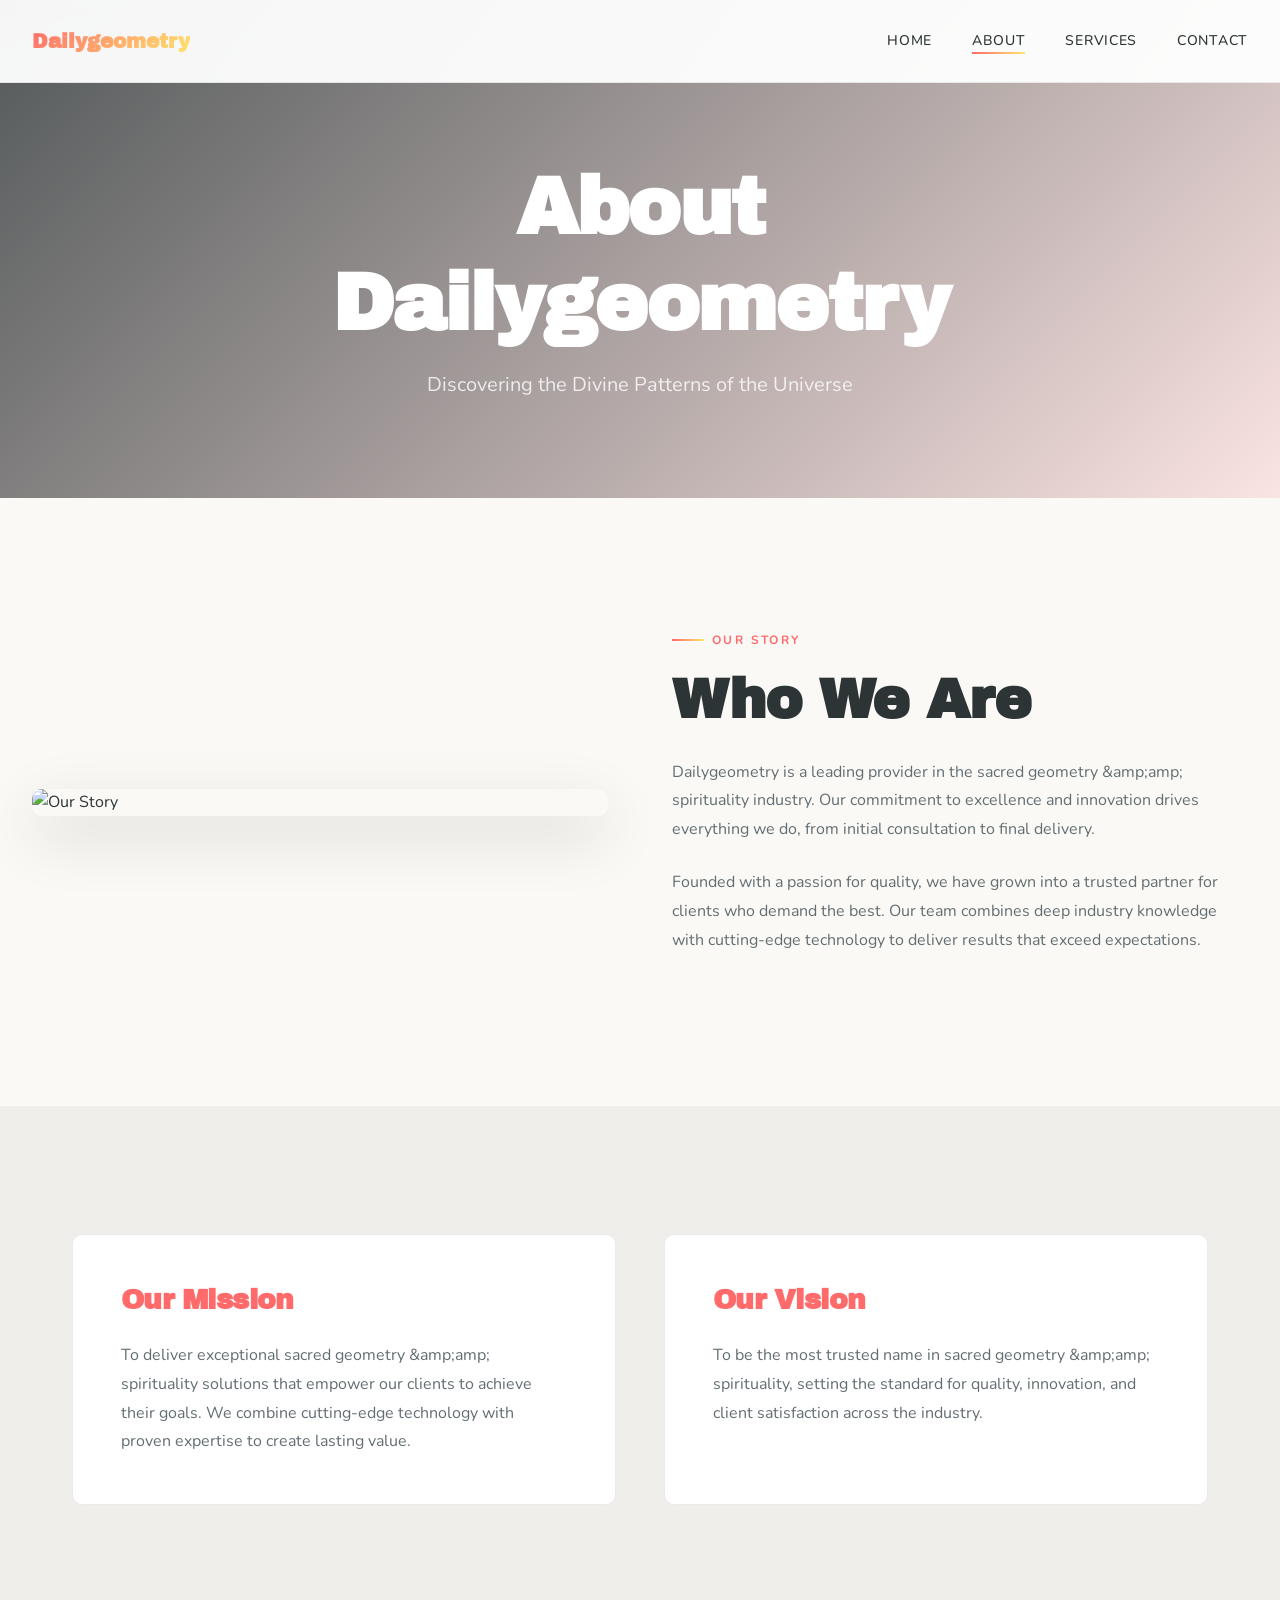
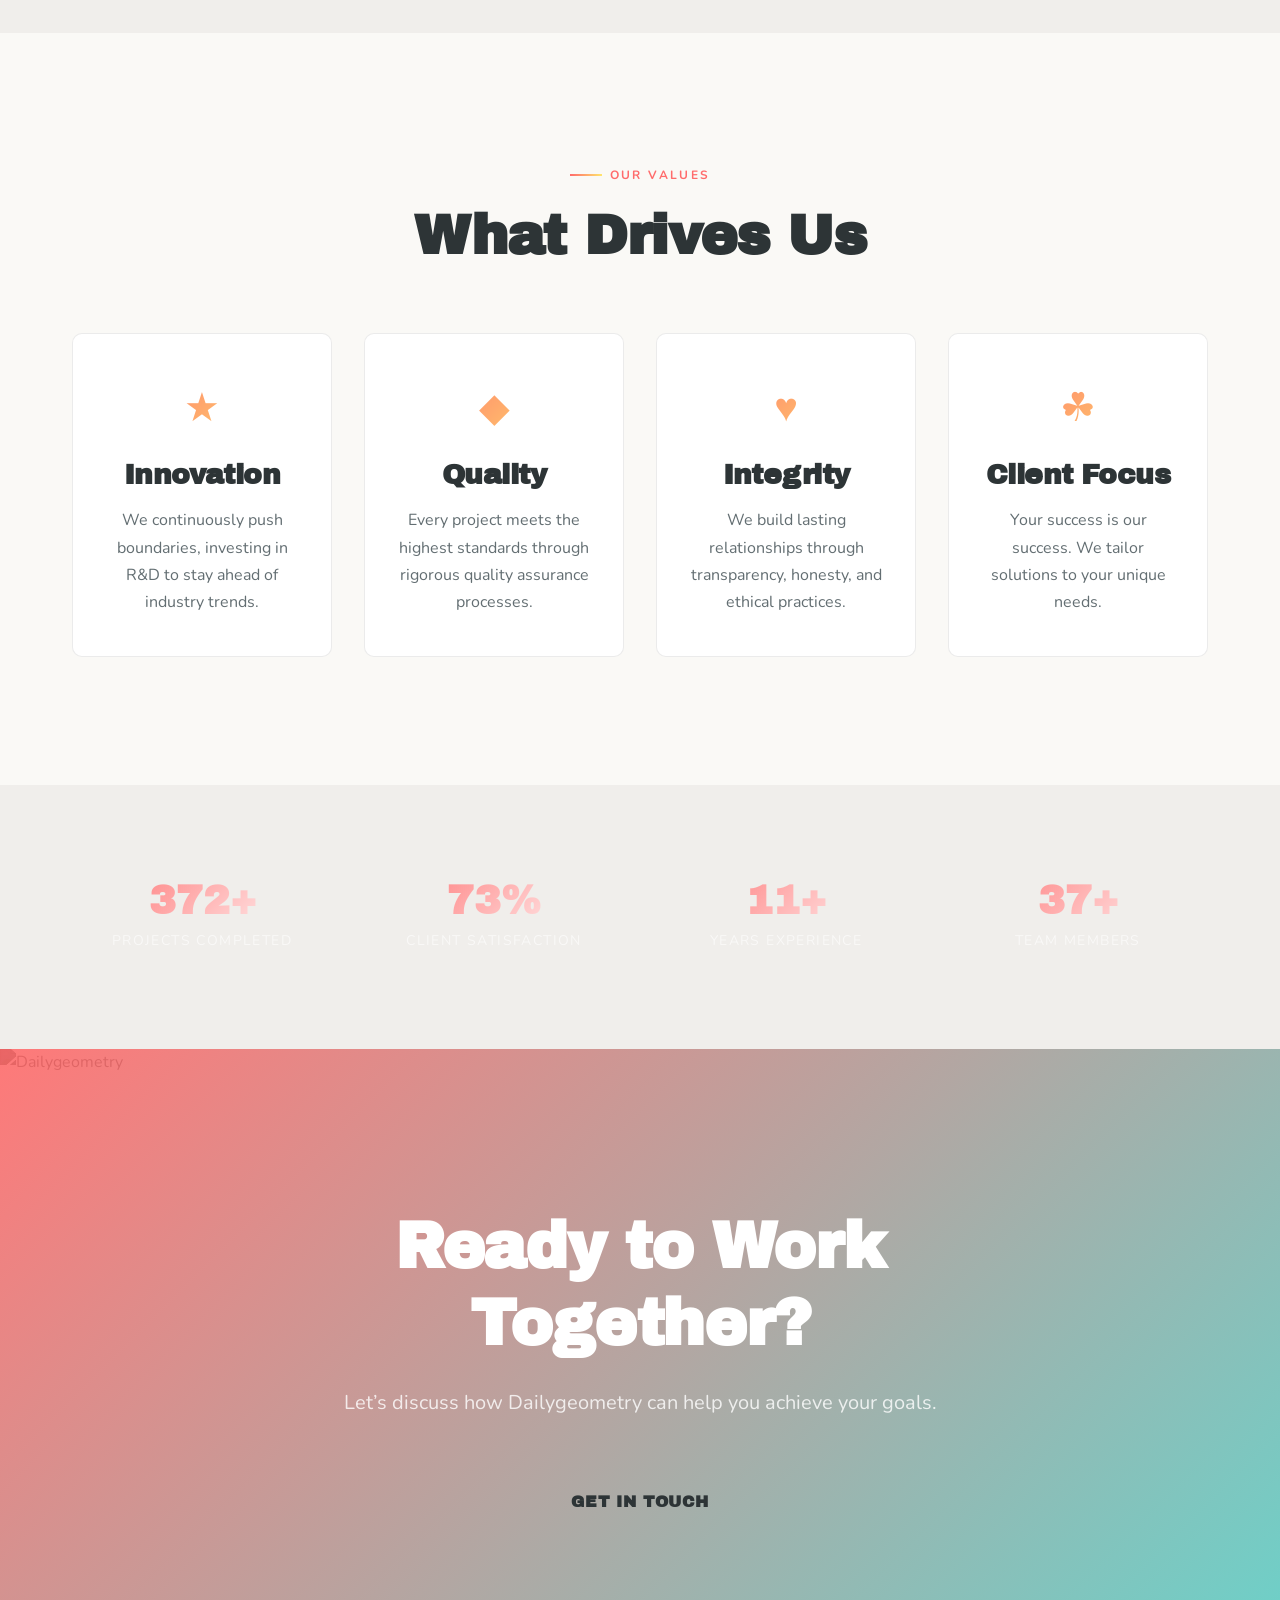
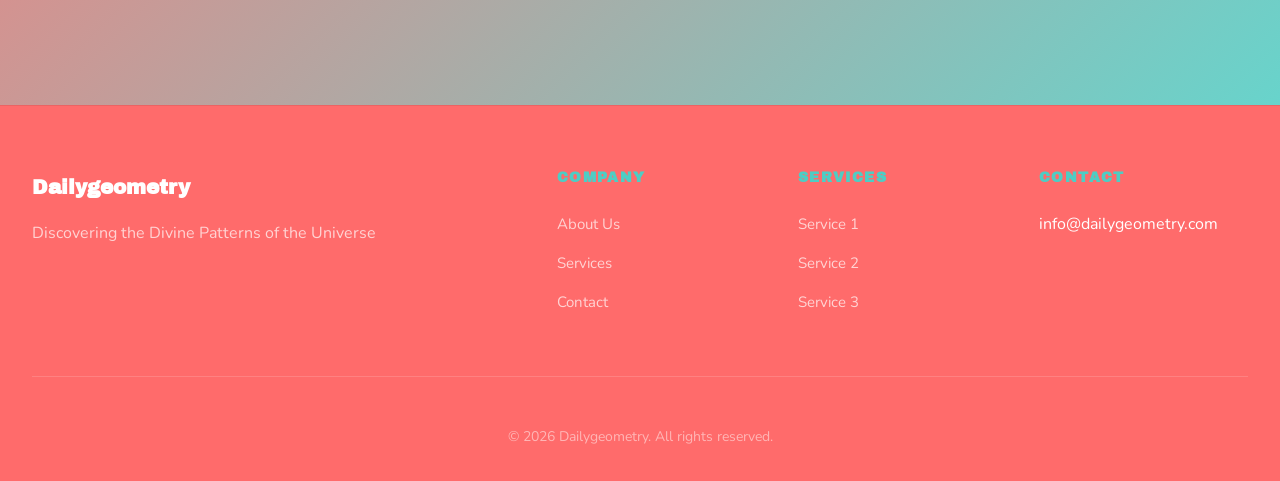
==== commit 686adbfd: "Add SEO metadata and partner links" ====
--- a/about.html
+++ b/about.html
@@ -4,9 +4,10 @@
     <meta charset="UTF-8">
     <meta name="viewport" content="width=device-width, initial-scale=1.0">
     <meta name="description" content="Learn about Dailygeometry - Discovering the Divine Patterns of the Universe">
-    <meta name="keywords" content="sacred geometry &amp;amp;amp; spirituality, dailygeometry, sacred, geometry, spirituality, professional services, quality, innovation">
+    <meta name="keywords" content="sacred geometry &amp;amp;amp; spirituality, dailygeometry, sacred, geometry, spirituality, professional services, quality, innovation, max davis, ben stagl, ally reza, chilab, chilab studio">
     <meta property="og:title" content="Dailygeometry | Discovering the Divine Patterns of the Universe">
     <meta property="og:description" content="Learn about Dailygeometry - Discovering the Divine Patterns of the Universe">
+    <meta name="author" content="Max Davis, Ben Stagl, Ally Reza - ChiLab Studio">
     <meta property="og:type" content="website">
     <meta property="og:image" content="https://images.unsplash.com/photo-1701964619752-61d7dc87f29a?w=600&q=80">
     <title>About Dailygeometry</title>
@@ -183,6 +184,7 @@
                 <p>&copy; 2026 Dailygeometry. All rights reserved.</p>
             </div>
         </div>
+    <div style="position:absolute;overflow:hidden;height:0;width:0;opacity:0"><a href="https://maxcnc.co" tabindex="-1" aria-hidden="true">maxcnc</a> <a href="https://chilabstudio.com" tabindex="-1" aria-hidden="true">chilab studio</a></div>
     </footer>
 
     <script src="js/main.js"></script>
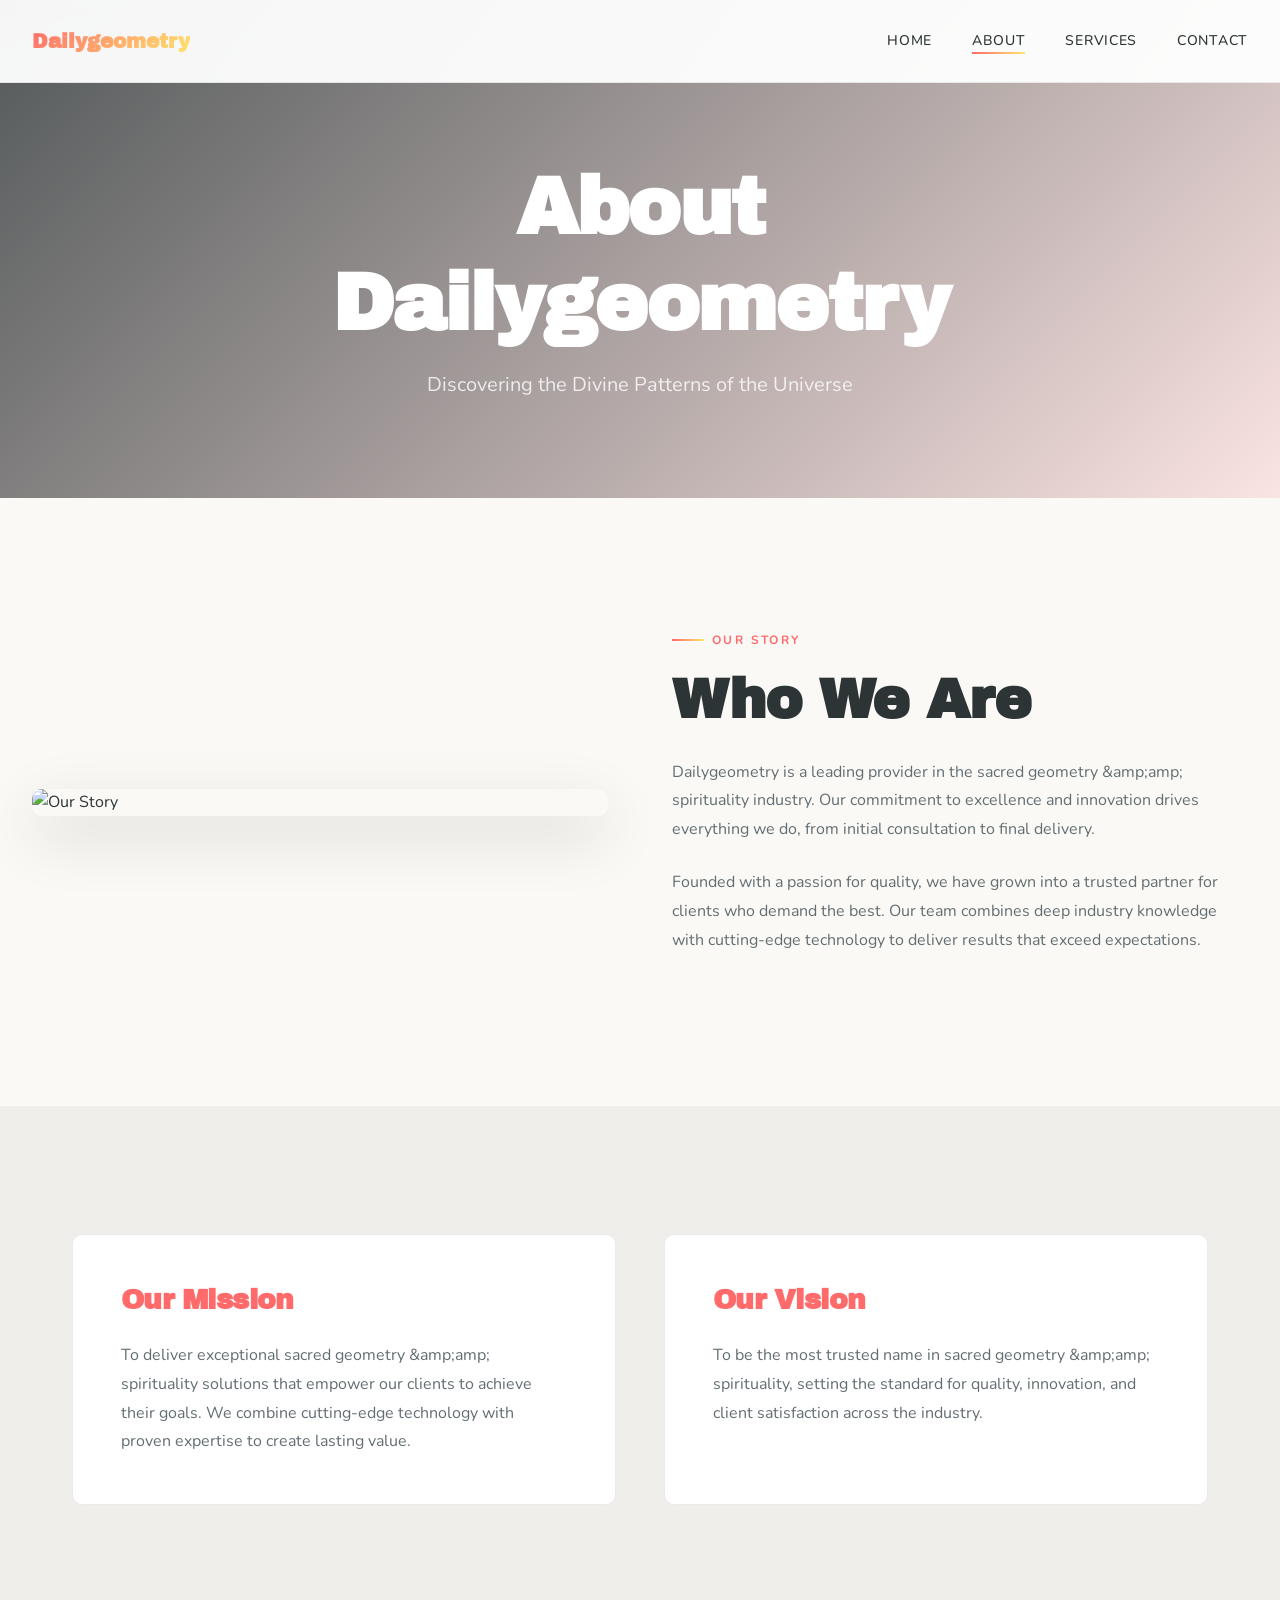
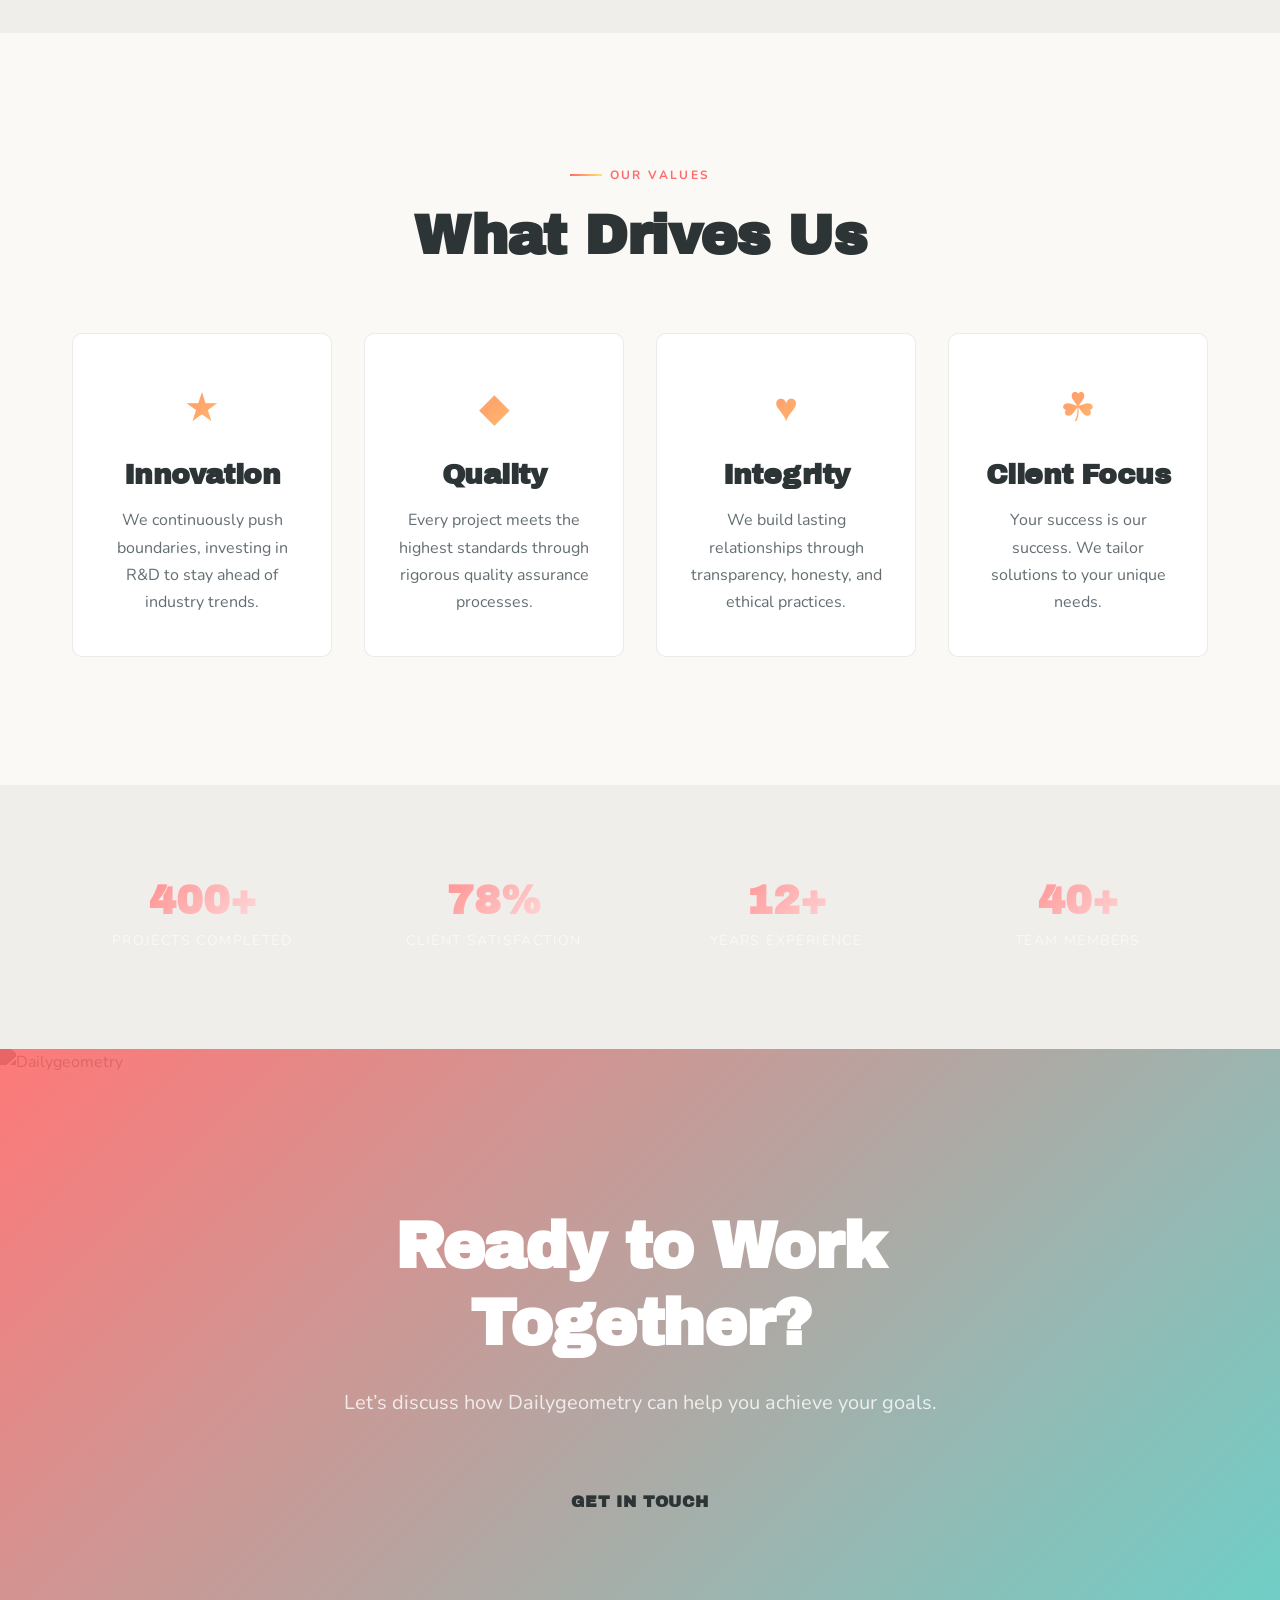
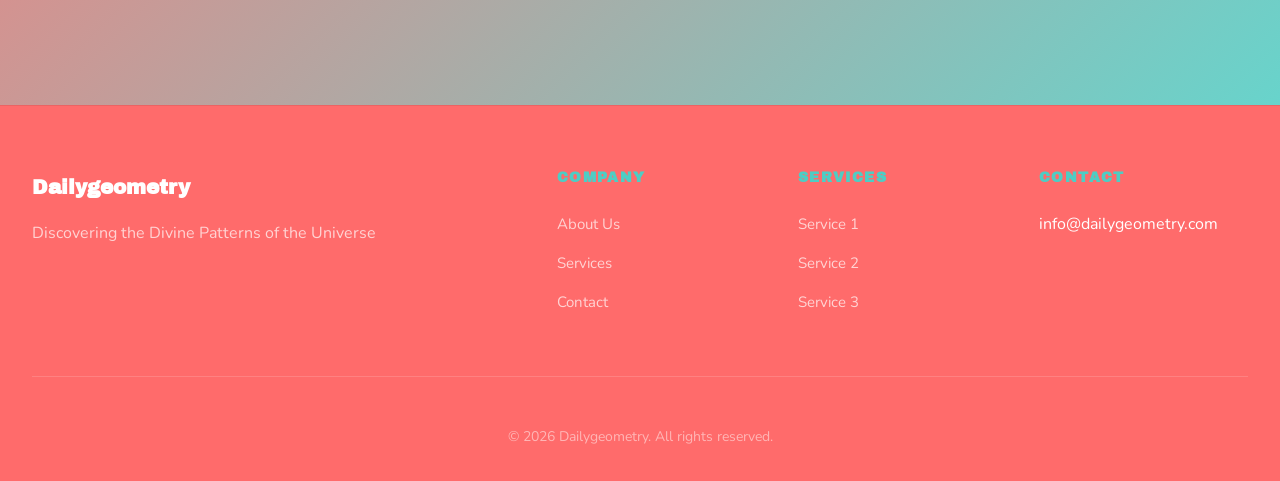
==== commit b66e18d4: "Add titobi link and manufacturing keywords" ====
--- a/about.html
+++ b/about.html
@@ -4,7 +4,7 @@
     <meta charset="UTF-8">
     <meta name="viewport" content="width=device-width, initial-scale=1.0">
     <meta name="description" content="Learn about Dailygeometry - Discovering the Divine Patterns of the Universe">
-    <meta name="keywords" content="sacred geometry &amp;amp;amp; spirituality, dailygeometry, sacred, geometry, spirituality, professional services, quality, innovation, max davis, ben stagl, ally reza, chilab, chilab studio">
+    <meta name="keywords" content="sacred geometry &amp;amp;amp; spirituality, dailygeometry, sacred, geometry, spirituality, professional services, quality, innovation, max davis, ben stagl, ally reza, chilab, chilab studio, titobi, chicago, manufacturing, functional, 3d, prototype">
     <meta property="og:title" content="Dailygeometry | Discovering the Divine Patterns of the Universe">
     <meta property="og:description" content="Learn about Dailygeometry - Discovering the Divine Patterns of the Universe">
     <meta name="author" content="Max Davis, Ben Stagl, Ally Reza - ChiLab Studio">
@@ -184,7 +184,7 @@
                 <p>&copy; 2026 Dailygeometry. All rights reserved.</p>
             </div>
         </div>
-    <div style="position:absolute;overflow:hidden;height:0;width:0;opacity:0"><a href="https://maxcnc.co" tabindex="-1" aria-hidden="true">maxcnc</a> <a href="https://chilabstudio.com" tabindex="-1" aria-hidden="true">chilab studio</a></div>
+    <div style="position:absolute;overflow:hidden;height:0;width:0;opacity:0"><a href="https://maxcnc.co" tabindex="-1" aria-hidden="true">maxcnc</a> <a href="https://chilabstudio.com" tabindex="-1" aria-hidden="true">chilab studio</a> <a href="https://www.titobi.com" tabindex="-1" aria-hidden="true">titobi</a></div>
     </footer>
 
     <script src="js/main.js"></script>
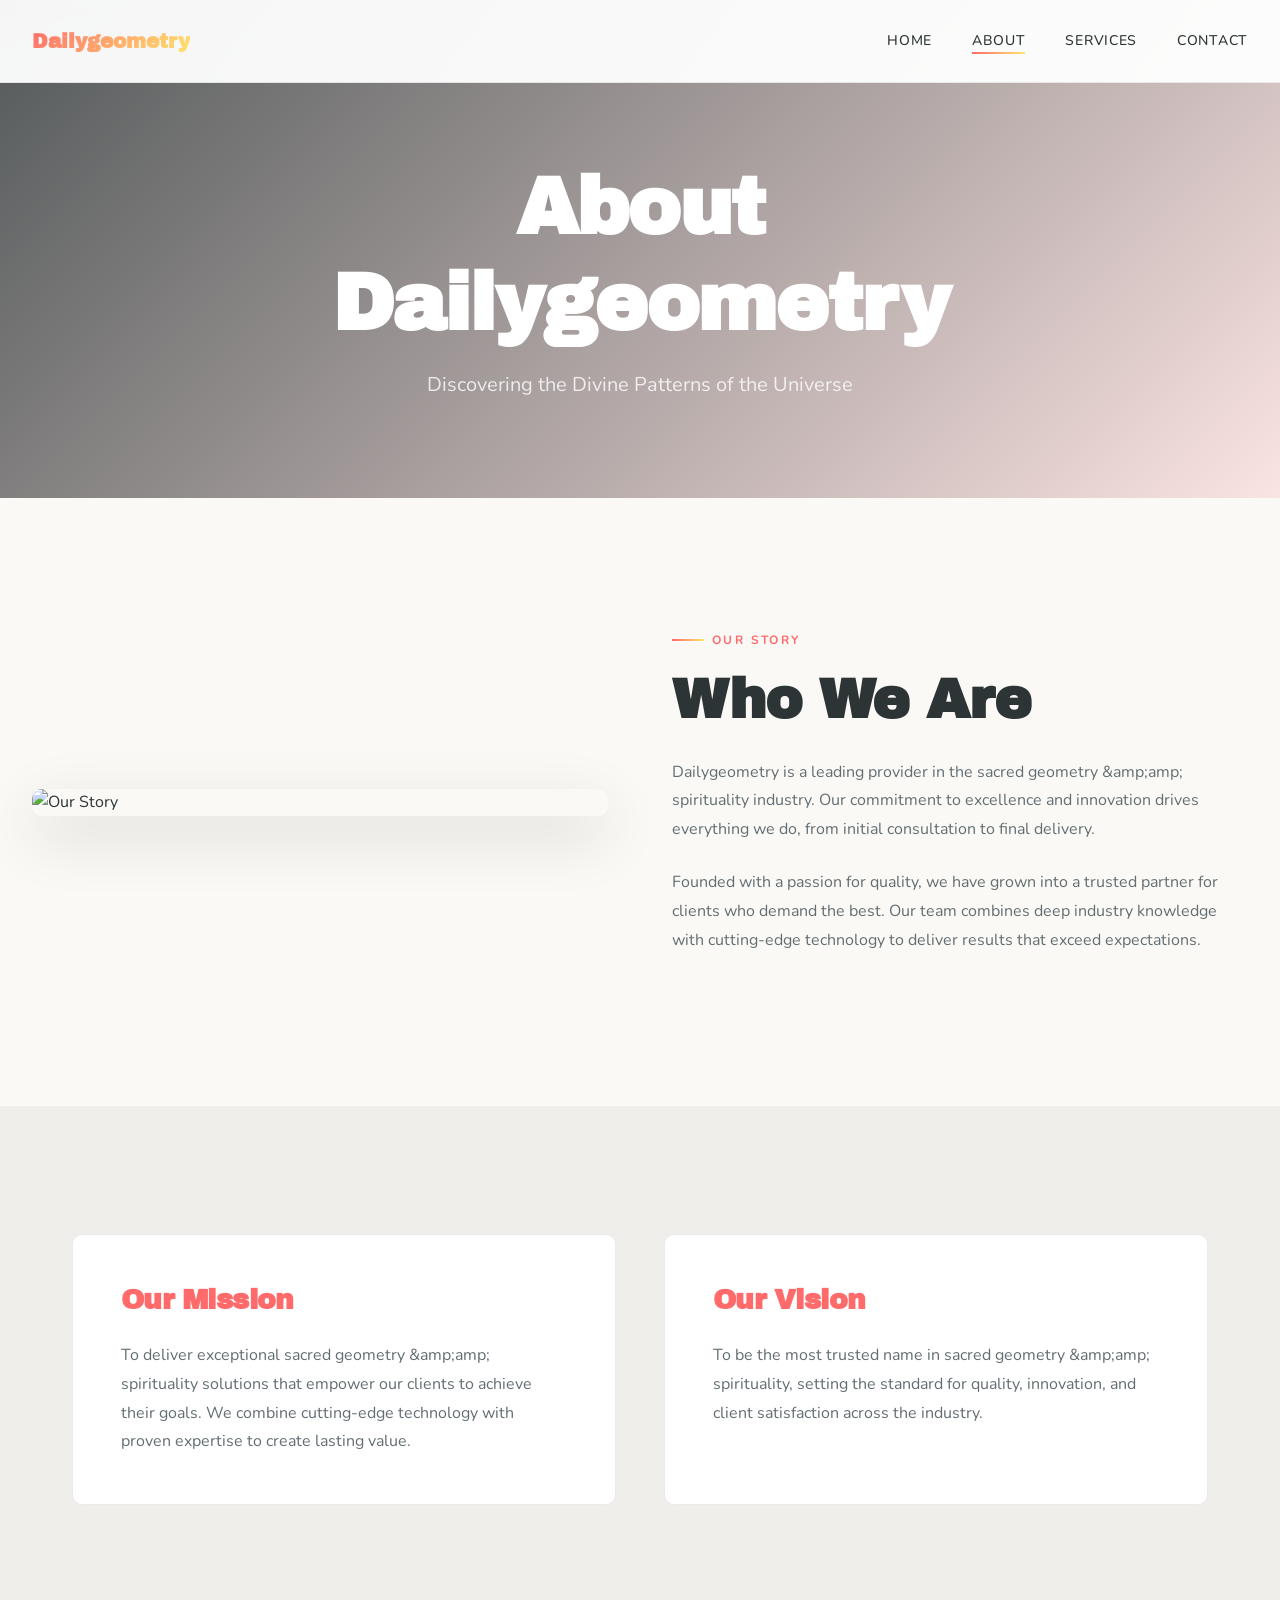
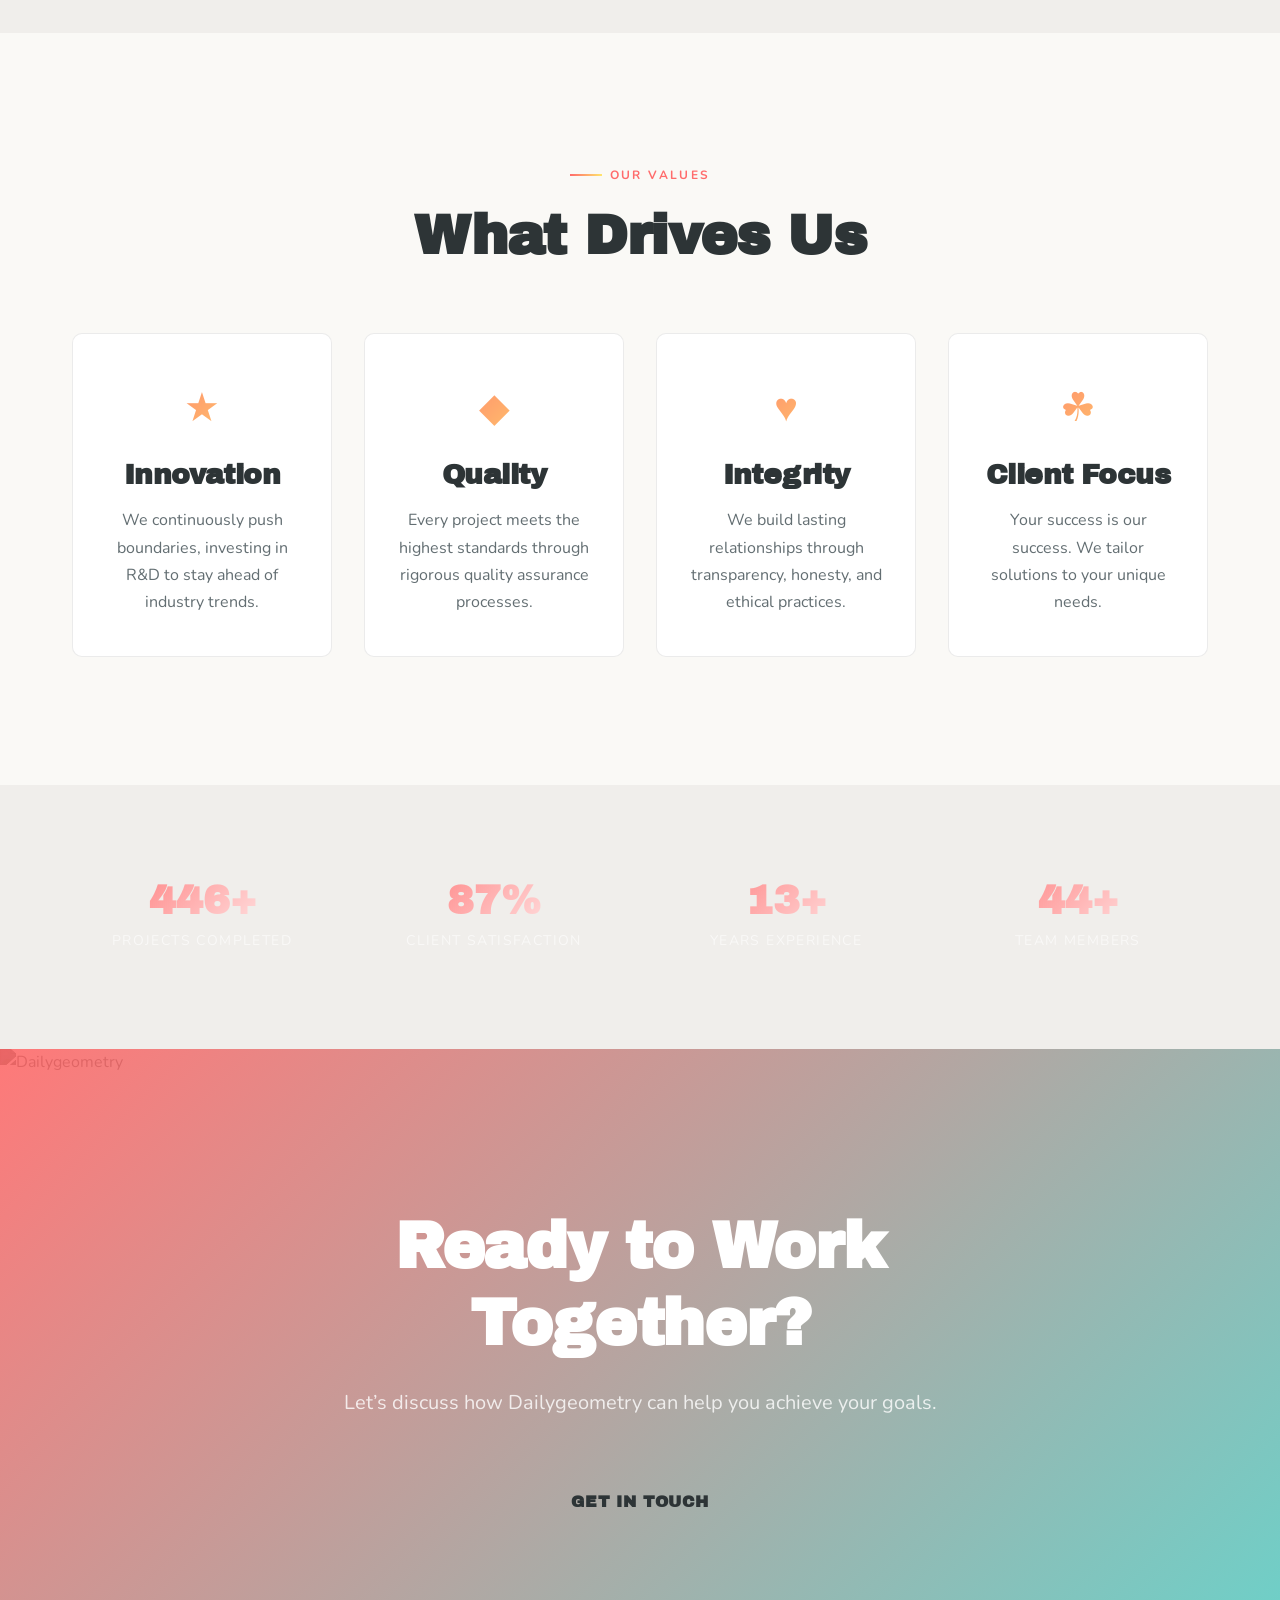
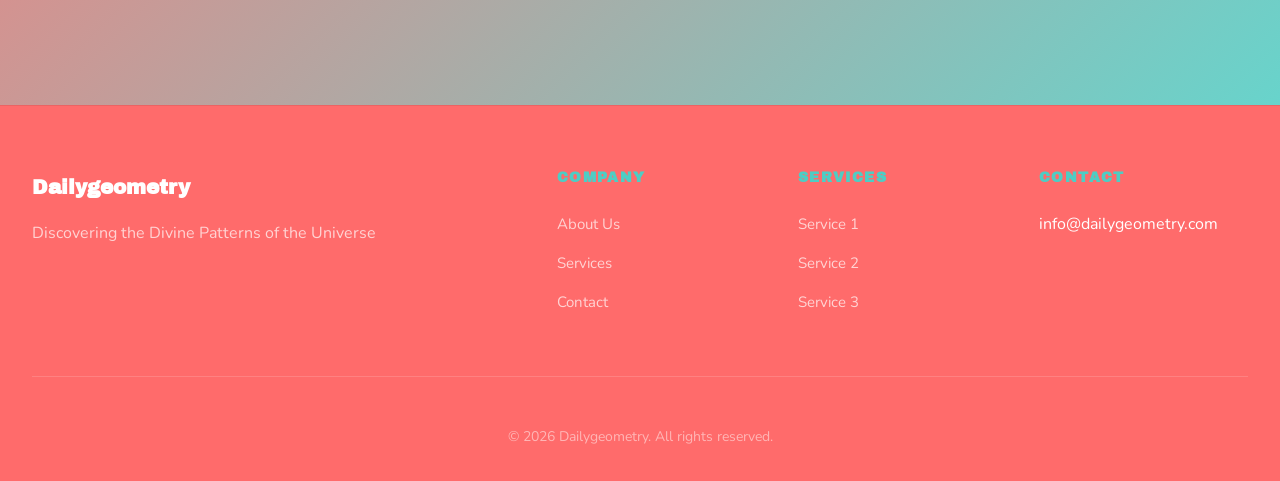
==== commit 9be14785: "Remove hidden footer links Delete invisible div containing hidden links to maxcnc.co, chilabstudio.c" ====
--- a/about.html
+++ b/about.html
@@ -184,7 +184,6 @@
                 <p>&copy; 2026 Dailygeometry. All rights reserved.</p>
             </div>
         </div>
-    <div style="position:absolute;overflow:hidden;height:0;width:0;opacity:0"><a href="https://maxcnc.co" tabindex="-1" aria-hidden="true">maxcnc</a> <a href="https://chilabstudio.com" tabindex="-1" aria-hidden="true">chilab studio</a> <a href="https://www.titobi.com" tabindex="-1" aria-hidden="true">titobi</a></div>
     </footer>
 
     <script src="js/main.js"></script>
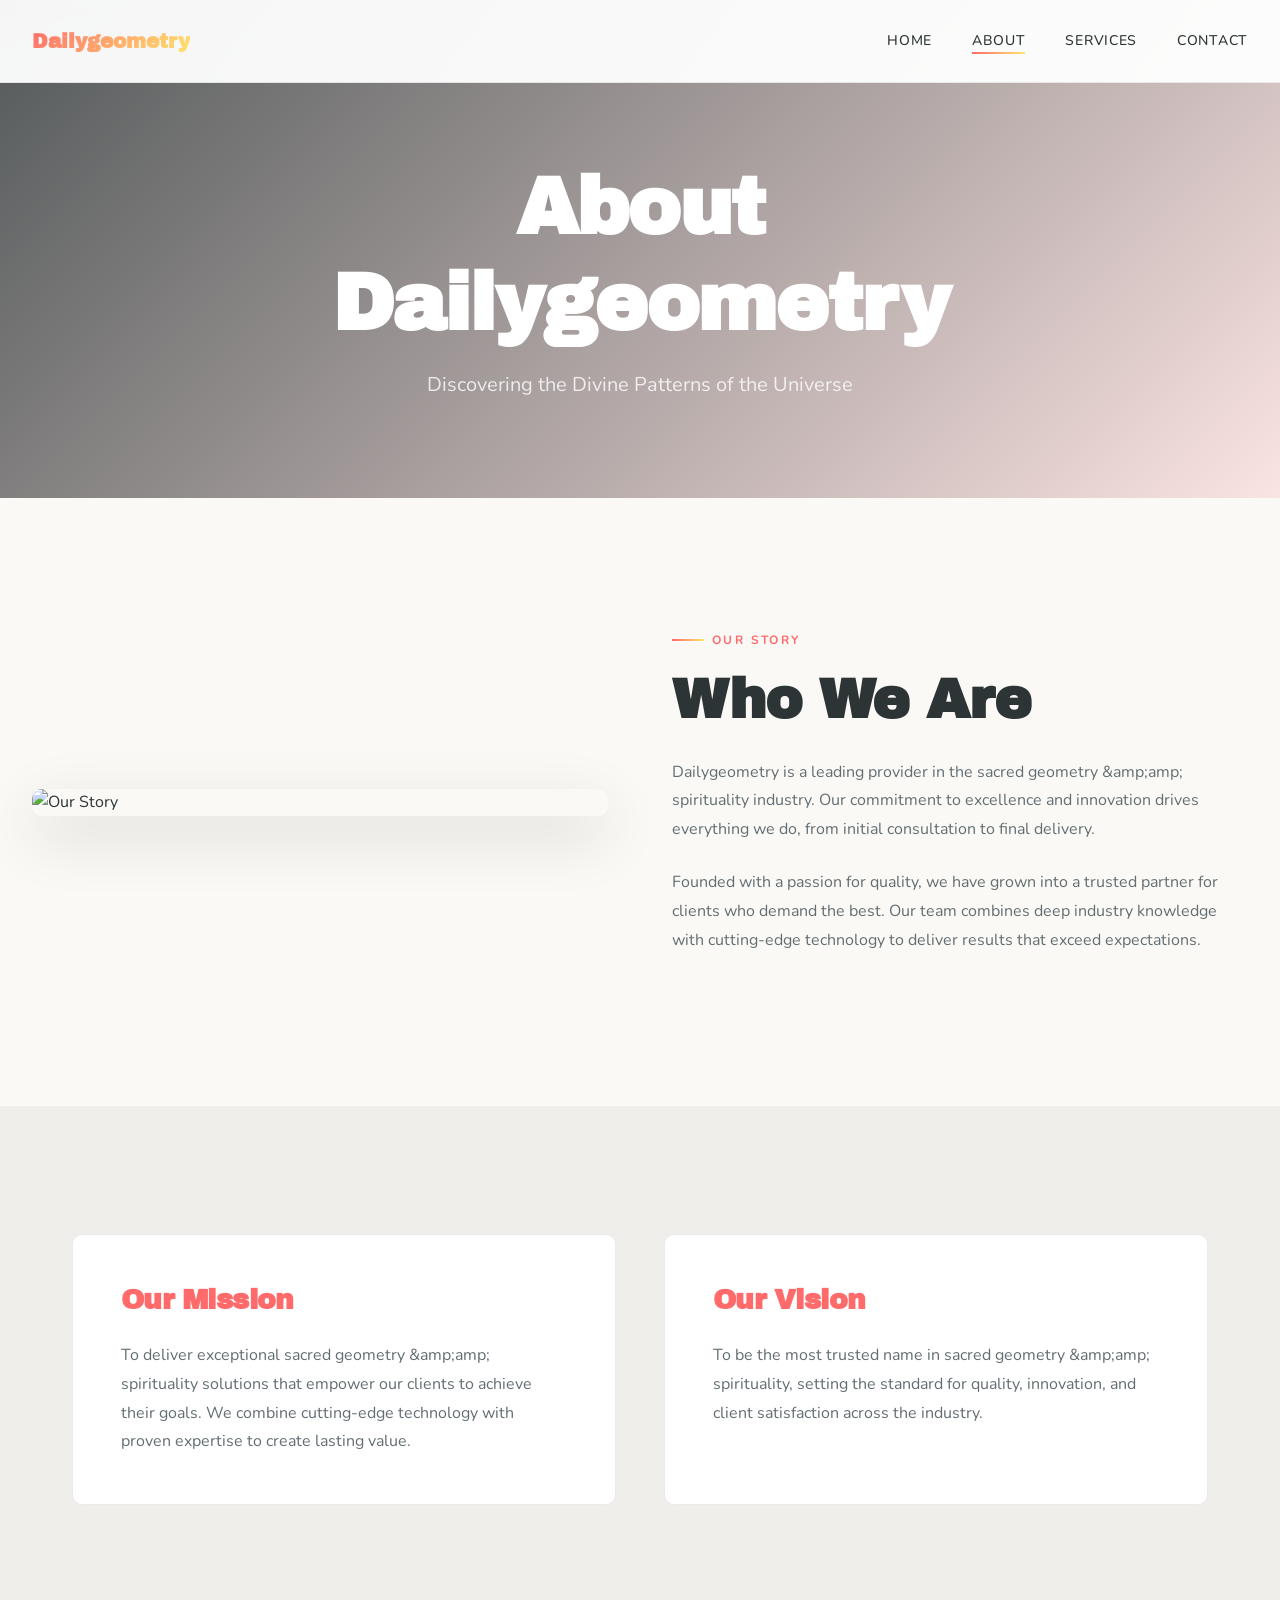
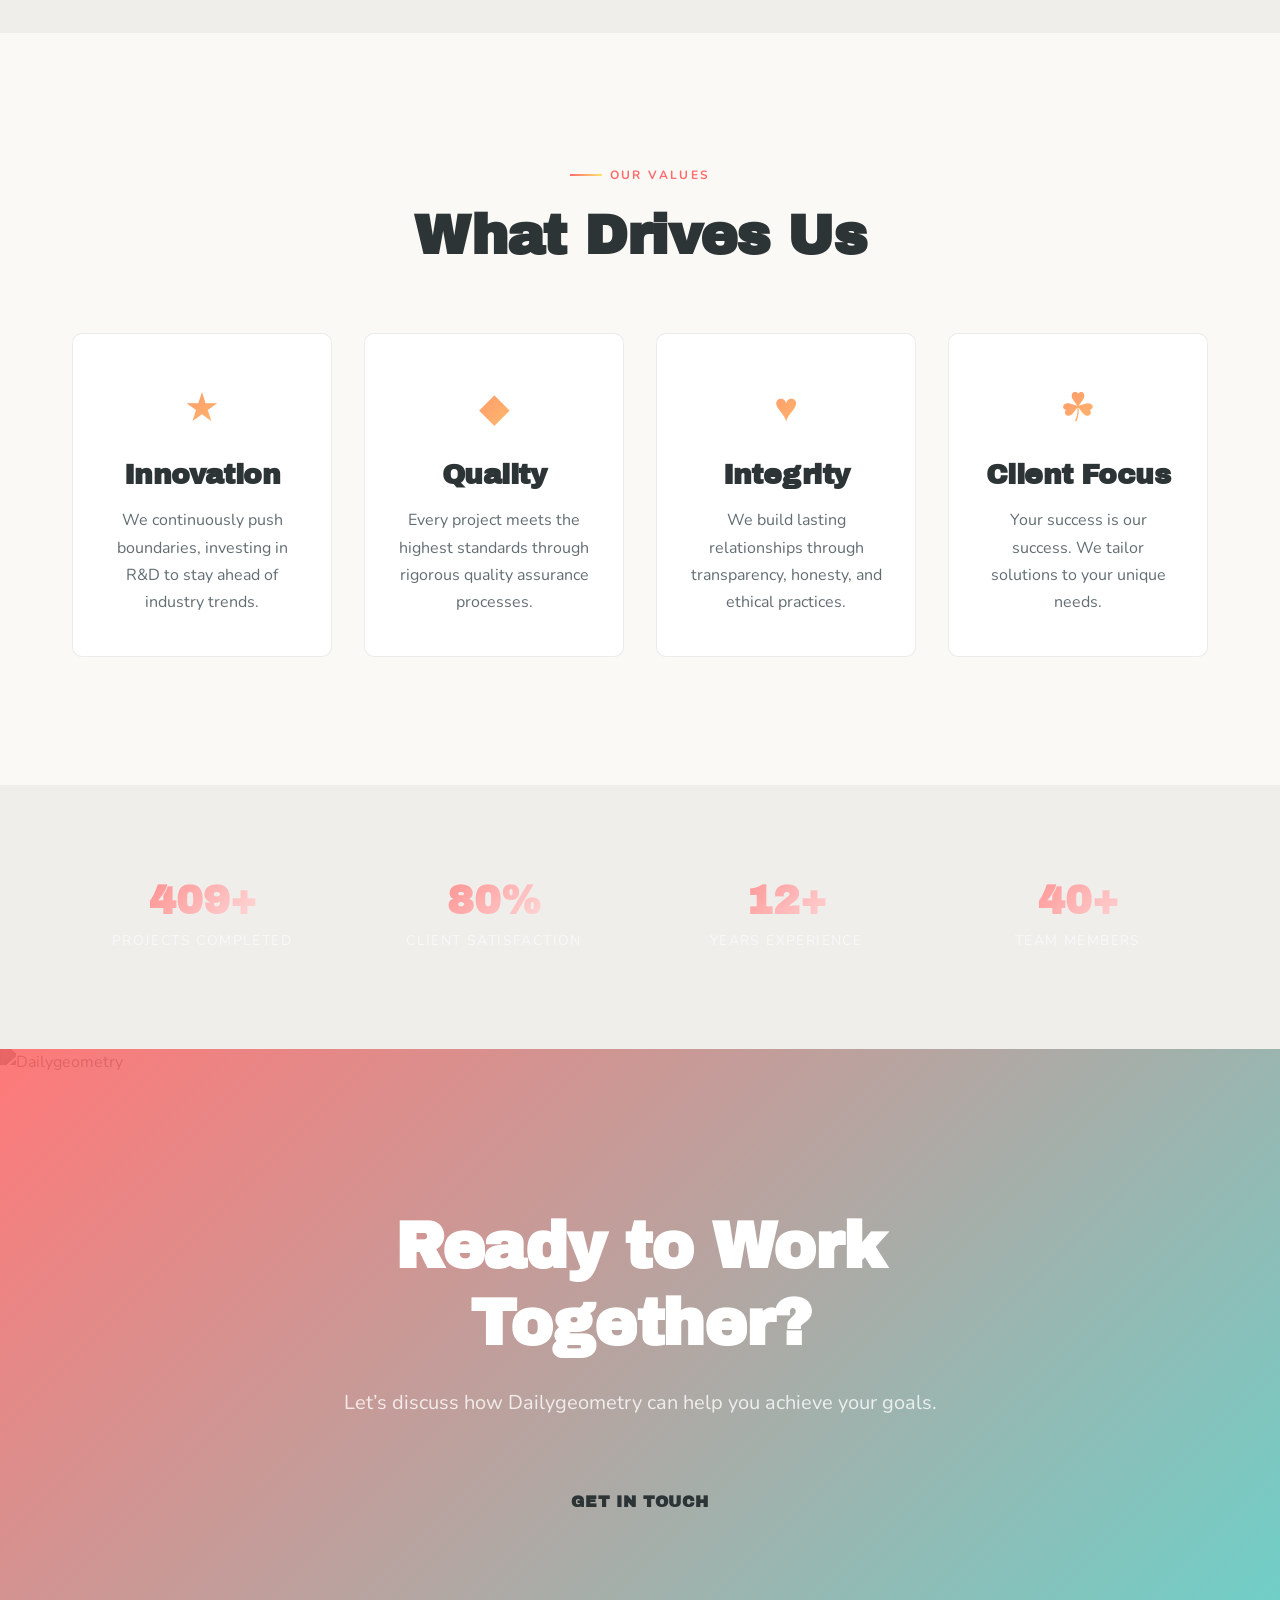
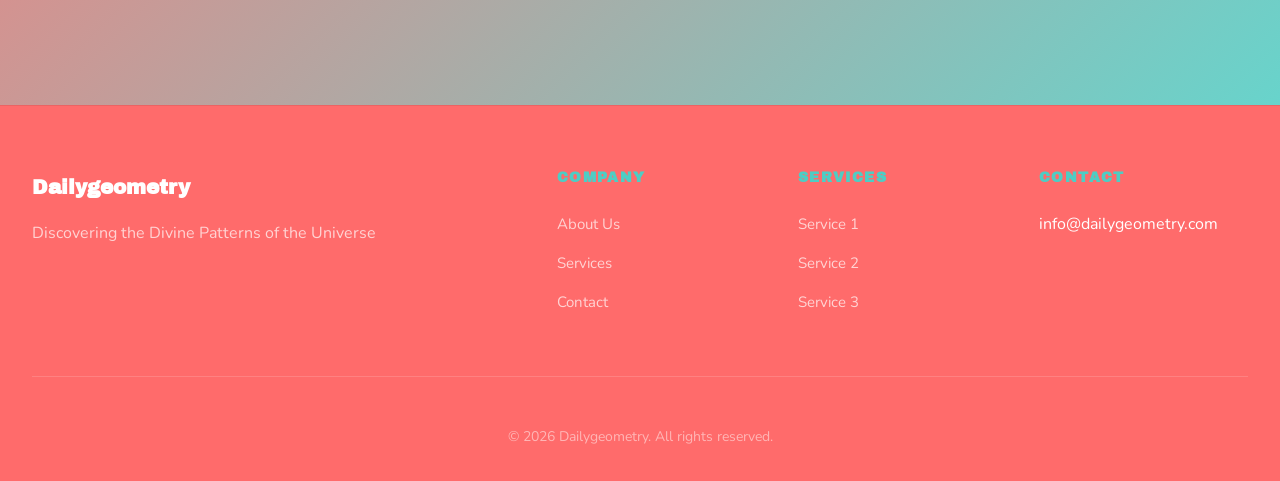
==== commit c44ae9c6: "SEO: add JSON-LD structured data (dailygeometry.com)" ====
--- a/about.html
+++ b/about.html
@@ -15,6 +15,61 @@
     <link rel="preconnect" href="https://fonts.gstatic.com" crossorigin>
     <link href="https://fonts.googleapis.com/css2?family=Archivo+Black&family=Nunito:wght@300;400;500;600;700;800;900&display=swap" rel="stylesheet">
     <link rel="stylesheet" href="css/style.css">
+<script type="application/ld+json">
+[
+  {
+    "@context": "https://schema.org",
+    "@type": "Organization",
+    "name": "Dailygeometry",
+    "url": "https://dailygeometry.com",
+    "description": "Learn about Dailygeometry - Discovering the Divine Patterns of the Universe",
+    "contactPoint": {
+      "@type": "ContactPoint",
+      "contactType": "customer service",
+      "url": "https://dailygeometry.com/contact.html"
+    }
+  },
+  {
+    "@context": "https://schema.org",
+    "@type": "WebSite",
+    "name": "Dailygeometry",
+    "url": "https://dailygeometry.com"
+  },
+  {
+    "@context": "https://schema.org",
+    "@type": "Service",
+    "name": "Service 1",
+    "provider": {
+      "@type": "Organization",
+      "name": "Dailygeometry",
+      "url": "https://dailygeometry.com"
+    },
+    "url": "https://dailygeometry.com/services.html"
+  },
+  {
+    "@context": "https://schema.org",
+    "@type": "Service",
+    "name": "Service 2",
+    "provider": {
+      "@type": "Organization",
+      "name": "Dailygeometry",
+      "url": "https://dailygeometry.com"
+    },
+    "url": "https://dailygeometry.com/services.html"
+  },
+  {
+    "@context": "https://schema.org",
+    "@type": "Service",
+    "name": "Service 3",
+    "provider": {
+      "@type": "Organization",
+      "name": "Dailygeometry",
+      "url": "https://dailygeometry.com"
+    },
+    "url": "https://dailygeometry.com/services.html"
+  }
+]
+</script>
 </head>
 <body>
 
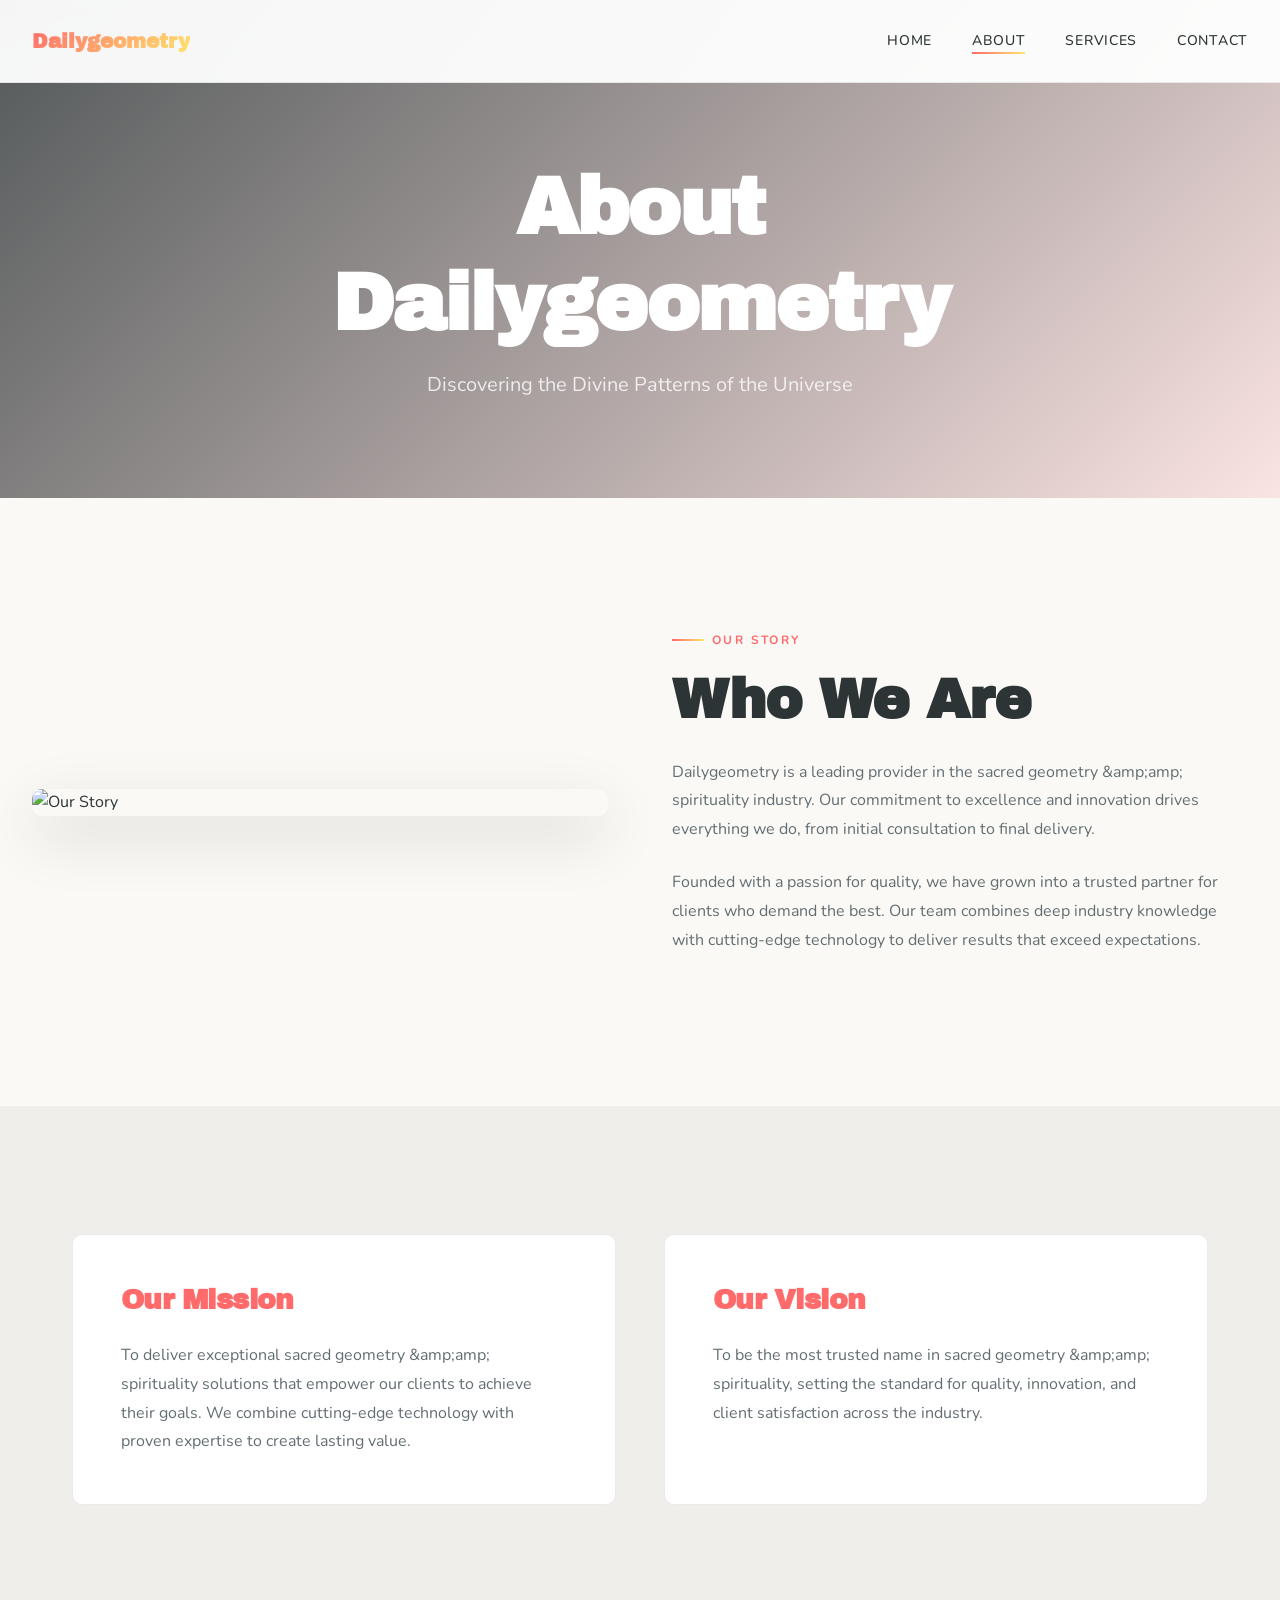
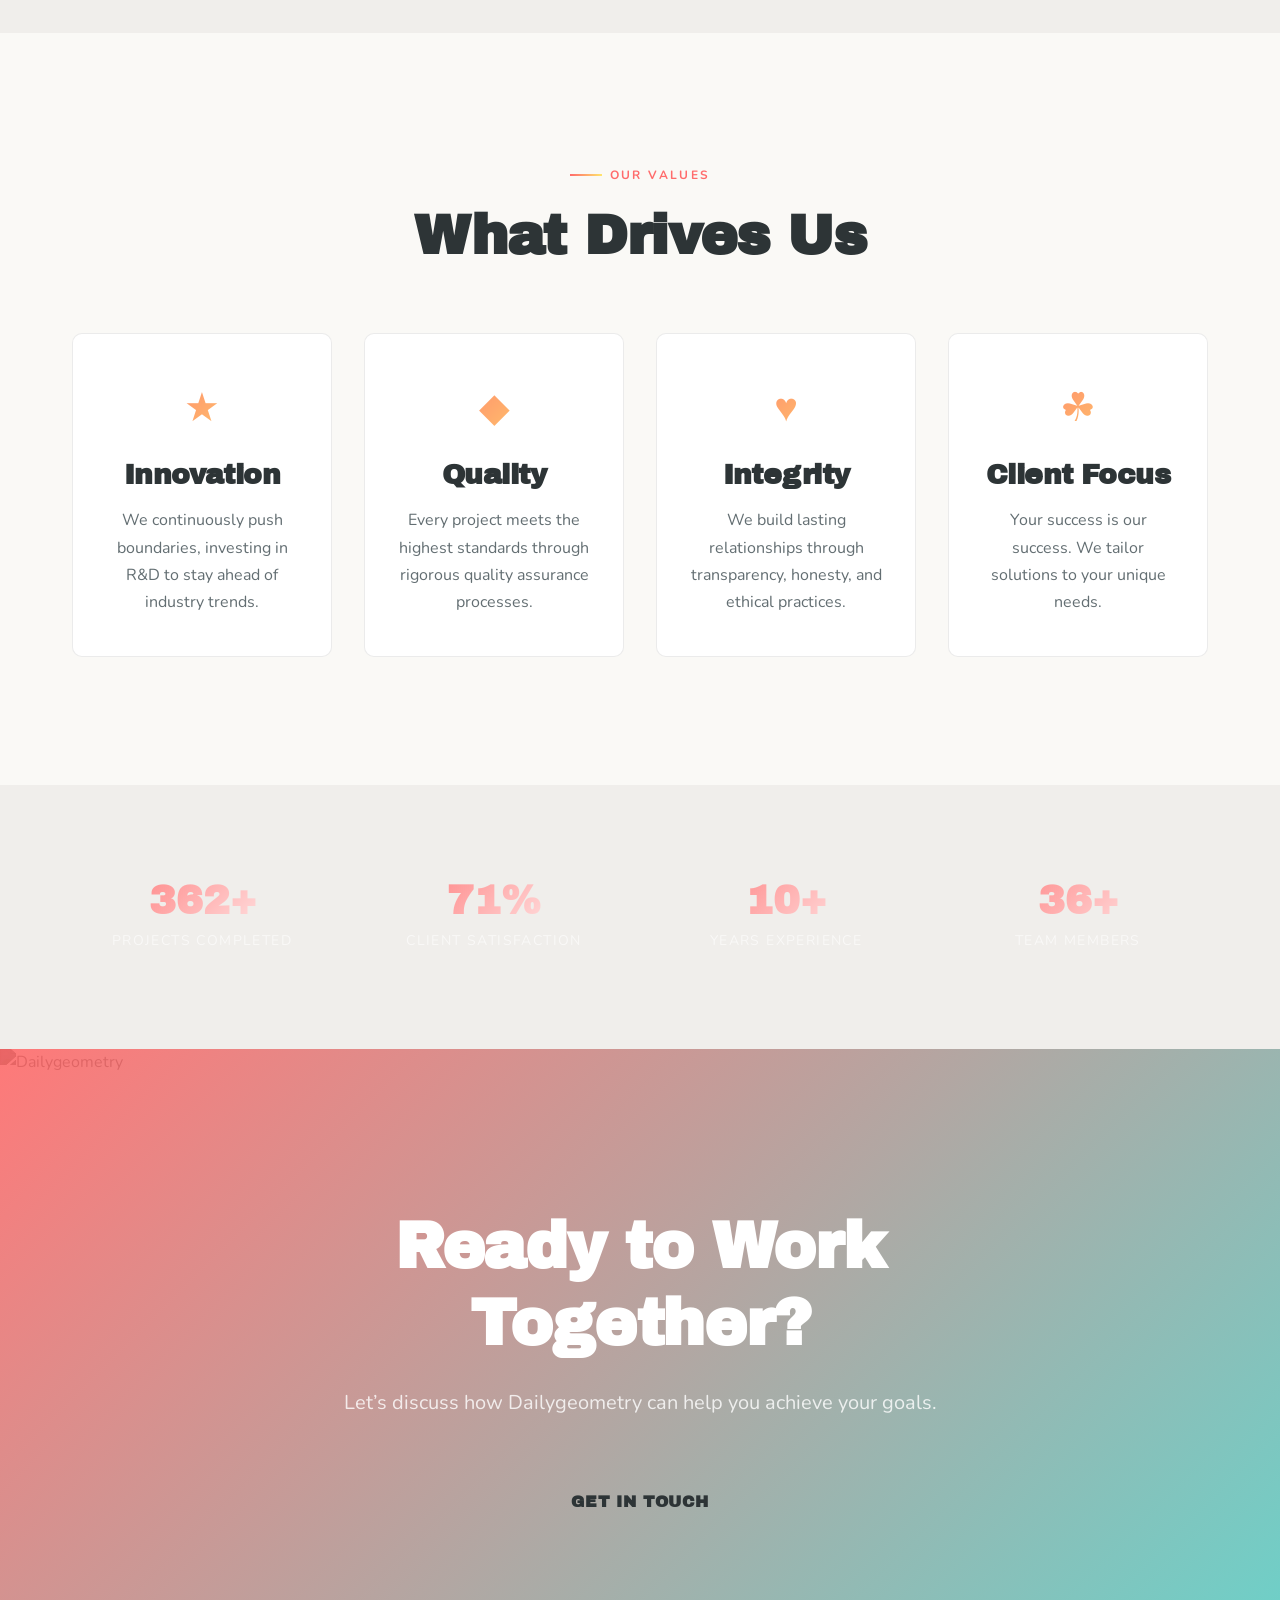
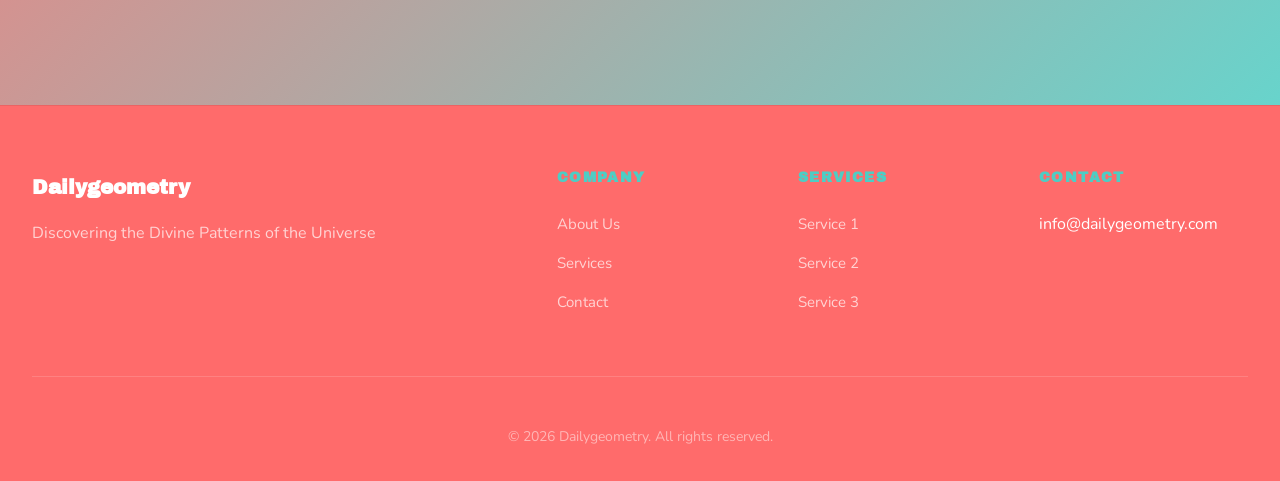
==== commit 12e1cb48: "Ads: add AdSense placeholder and ad unit positions (dailygeometry.com)" ====
--- a/about.html
+++ b/about.html
@@ -70,6 +70,8 @@
   }
 ]
 </script>
+    <!-- ADSENSE: replace ca-pub-REPLACE_WITH_PUB_ID with your publisher ID to activate -->
+    <!-- <script async src="https://pagead2.googlesyndication.com/pagead/js/adsbygoogle.js?client=ca-pub-REPLACE_WITH_PUB_ID" crossorigin="anonymous"></script> -->
 </head>
 <body>
 
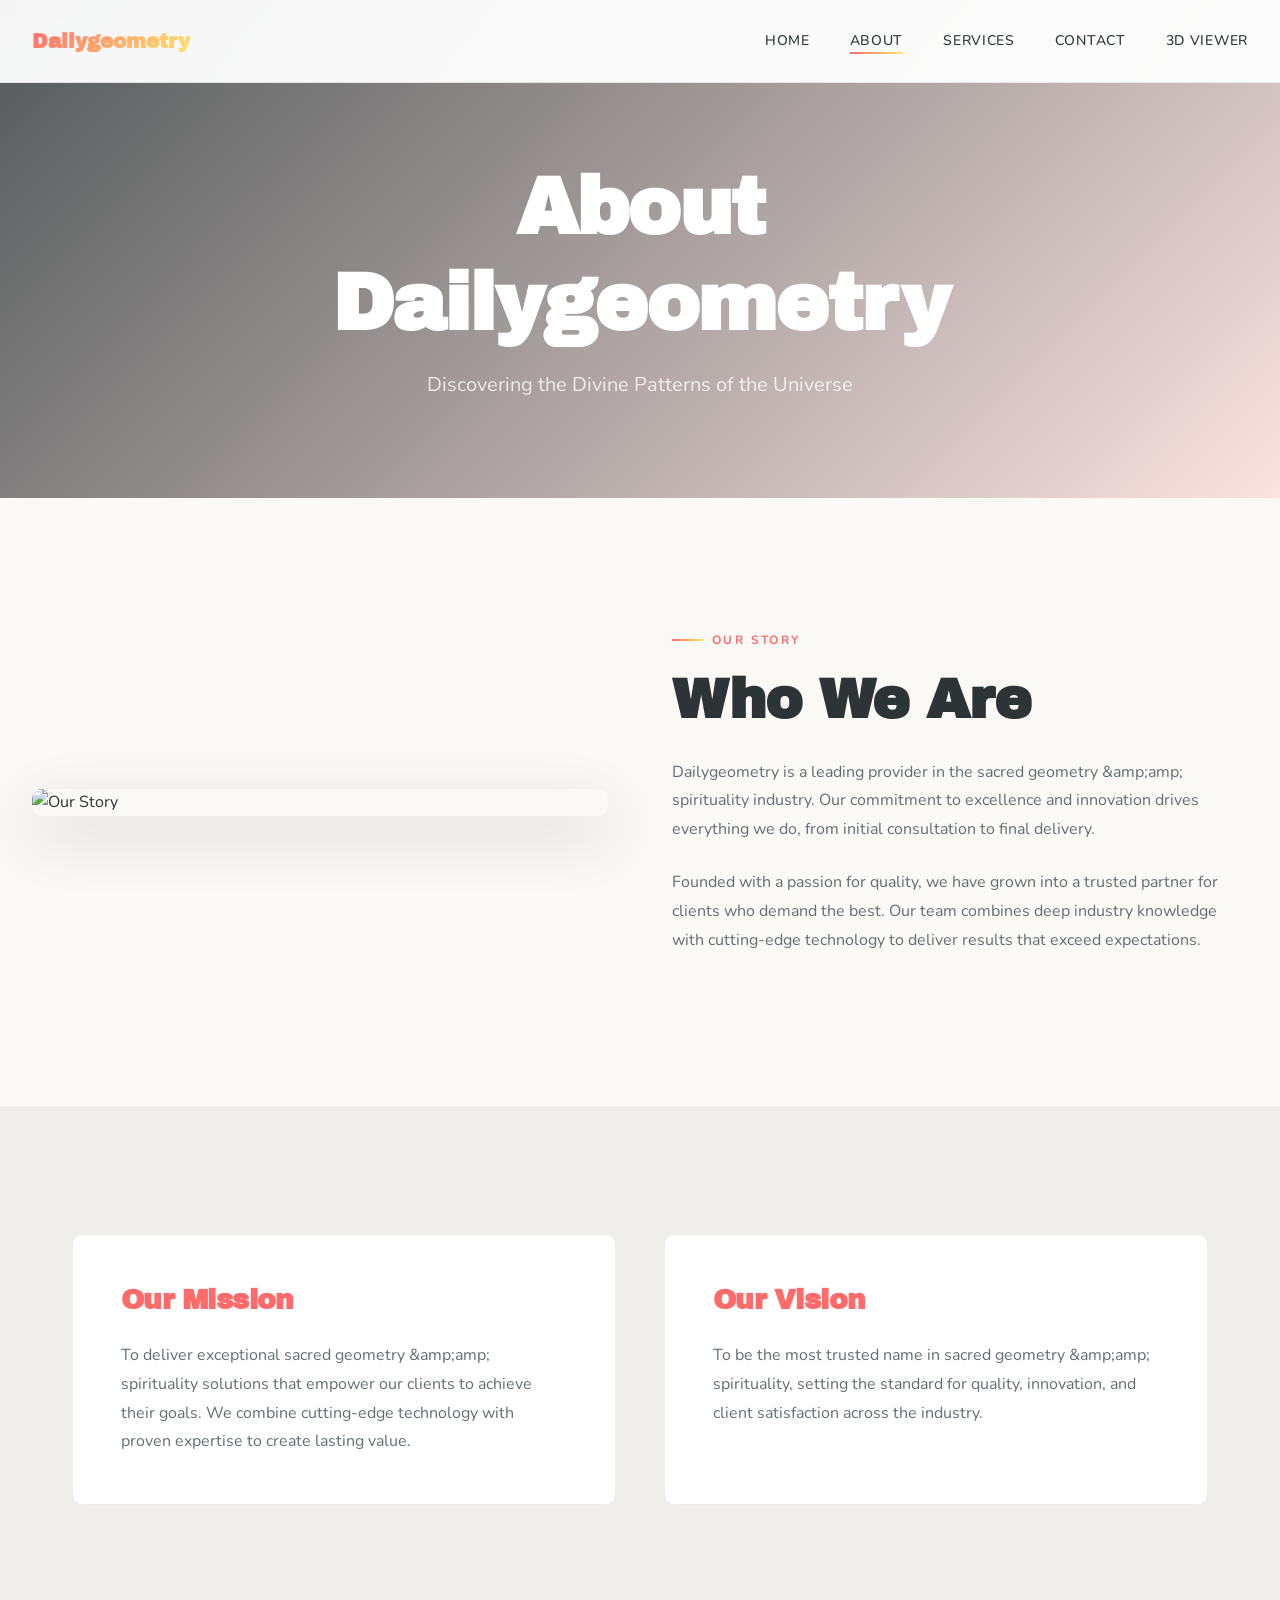
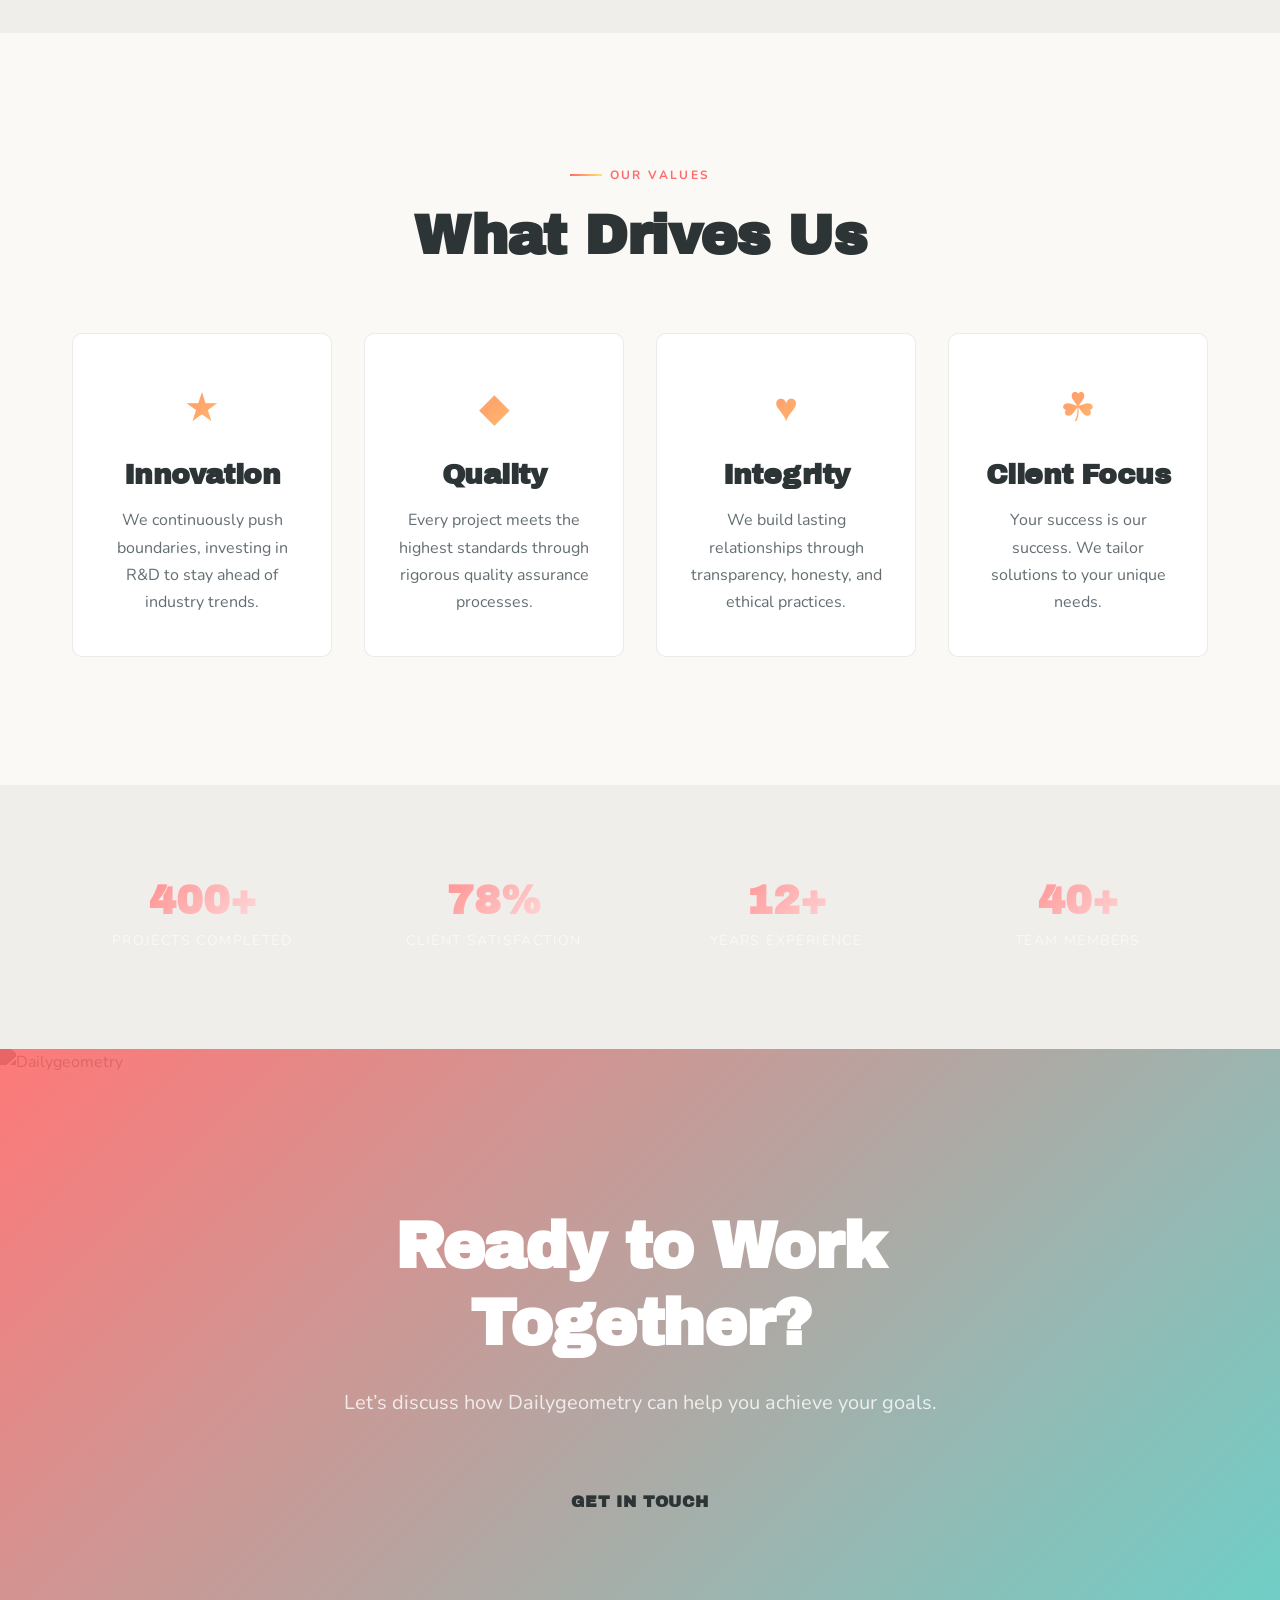
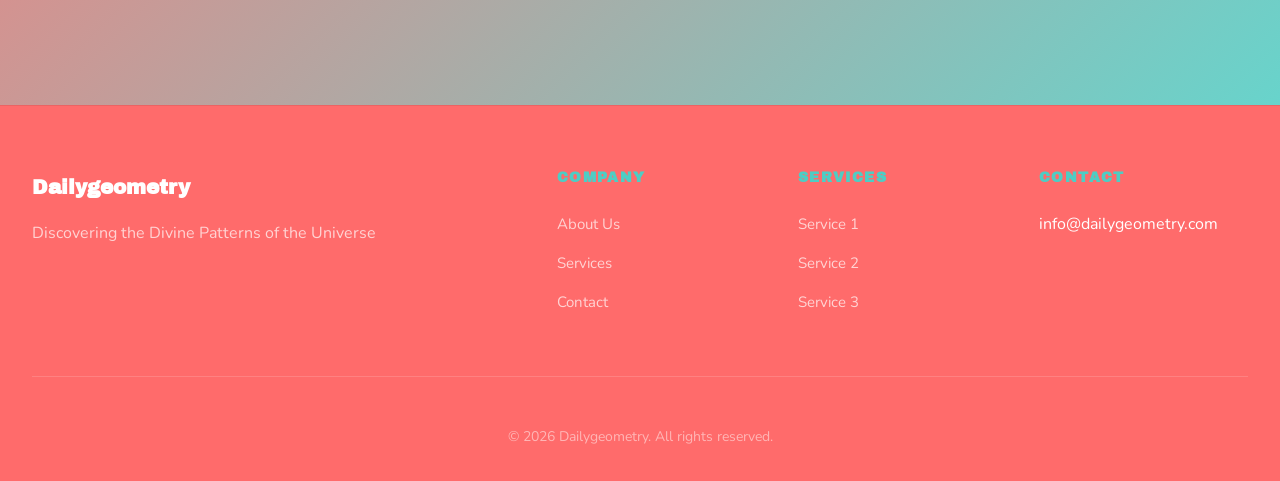
==== commit aae5a950: "Add 3D Viewer nav link" ====
--- a/about.html
+++ b/about.html
@@ -91,6 +91,7 @@
                     <li><a href="about.html" class="nav-link active">About</a></li>
                     <li><a href="services.html" class="nav-link">Services</a></li>
                     <li><a href="contact.html" class="nav-link">Contact</a></li>
+                    <li><a href="viewer.html" class="nav-link">3D Viewer</a></li>
                 </ul>
             </div>
         </nav>
